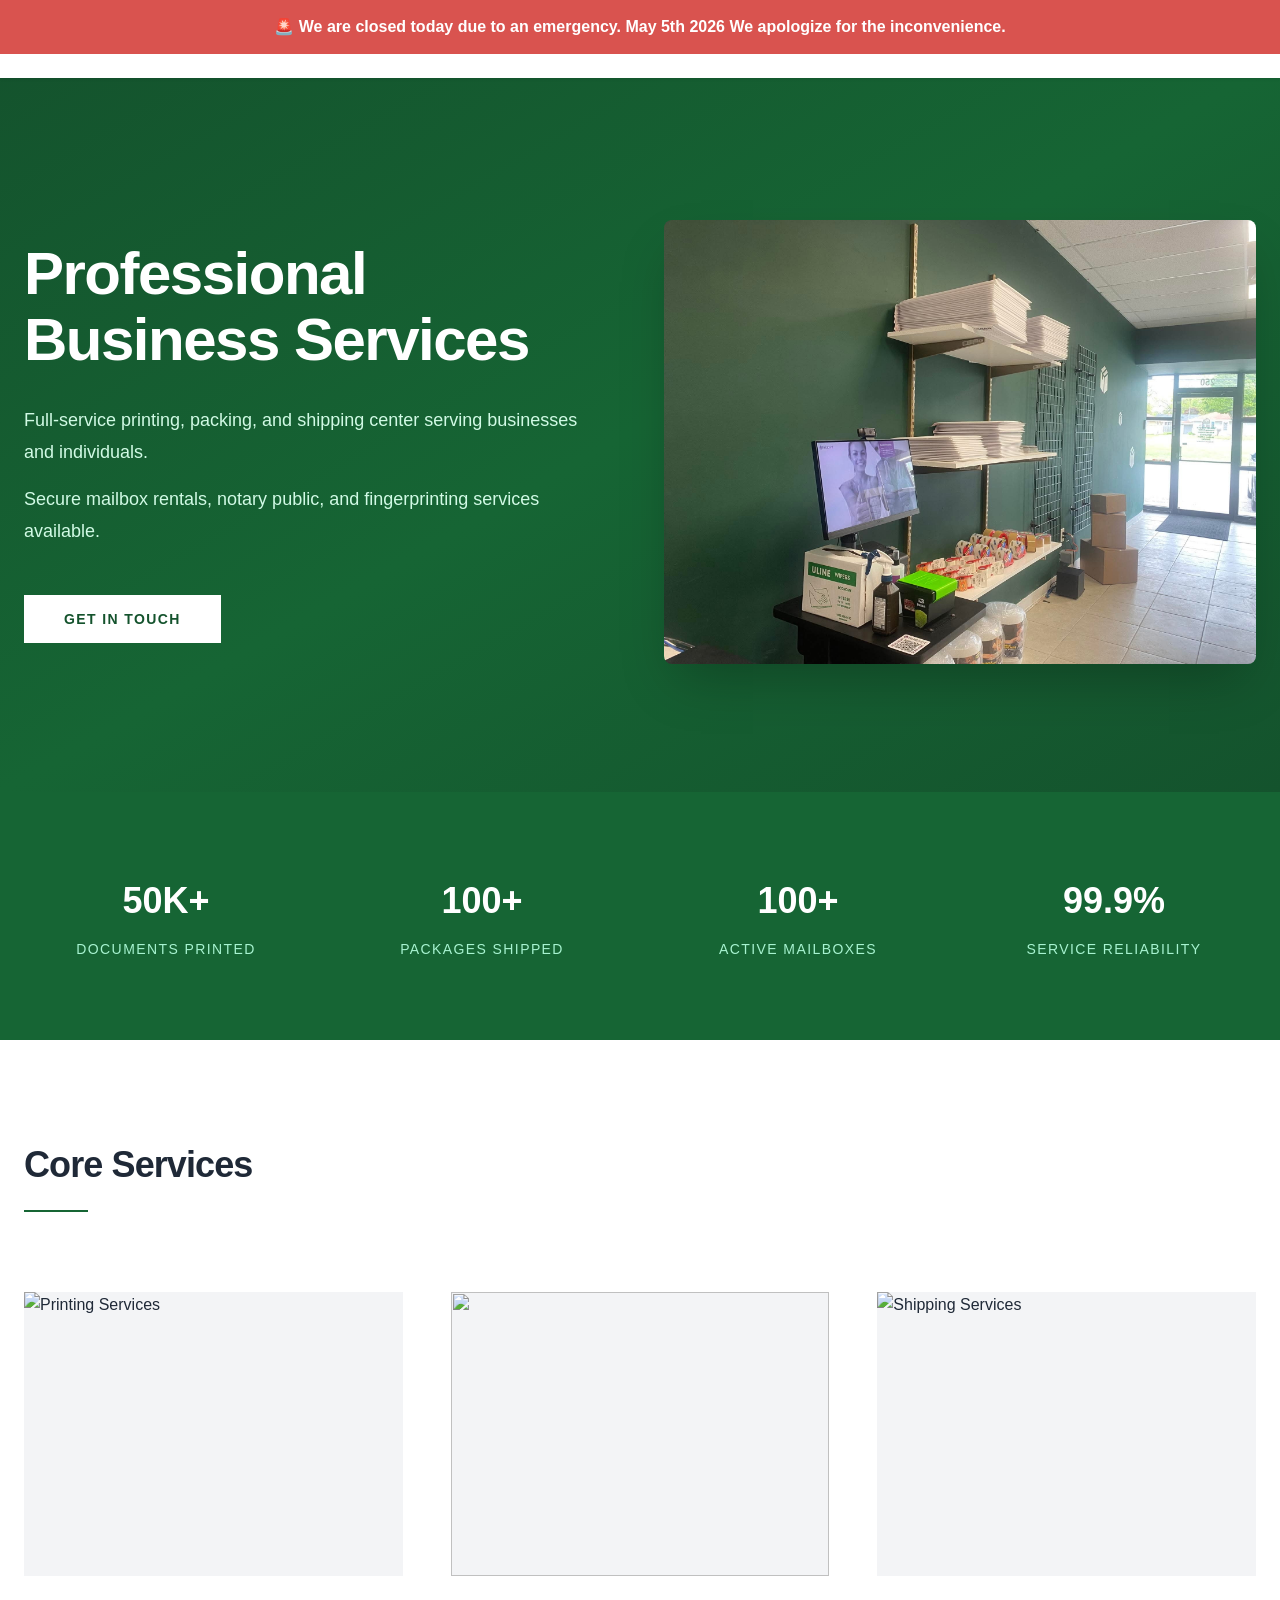
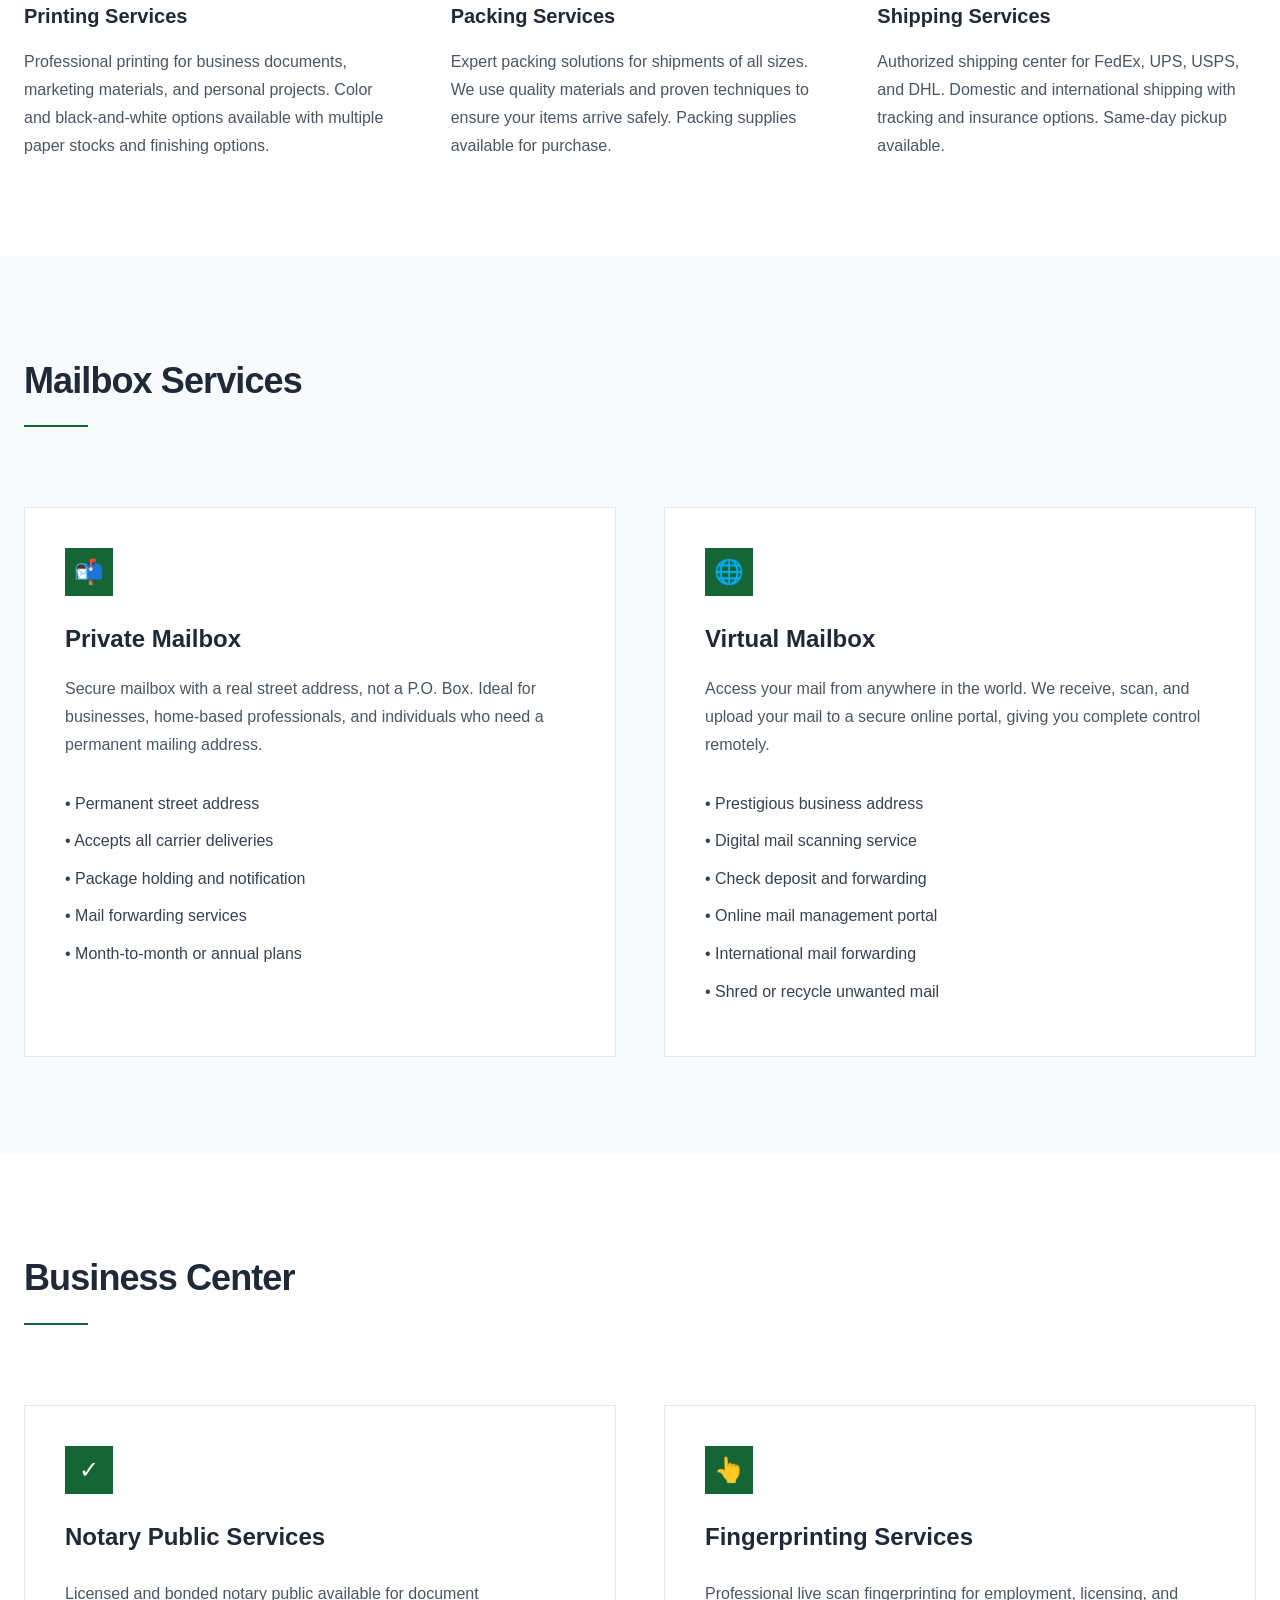
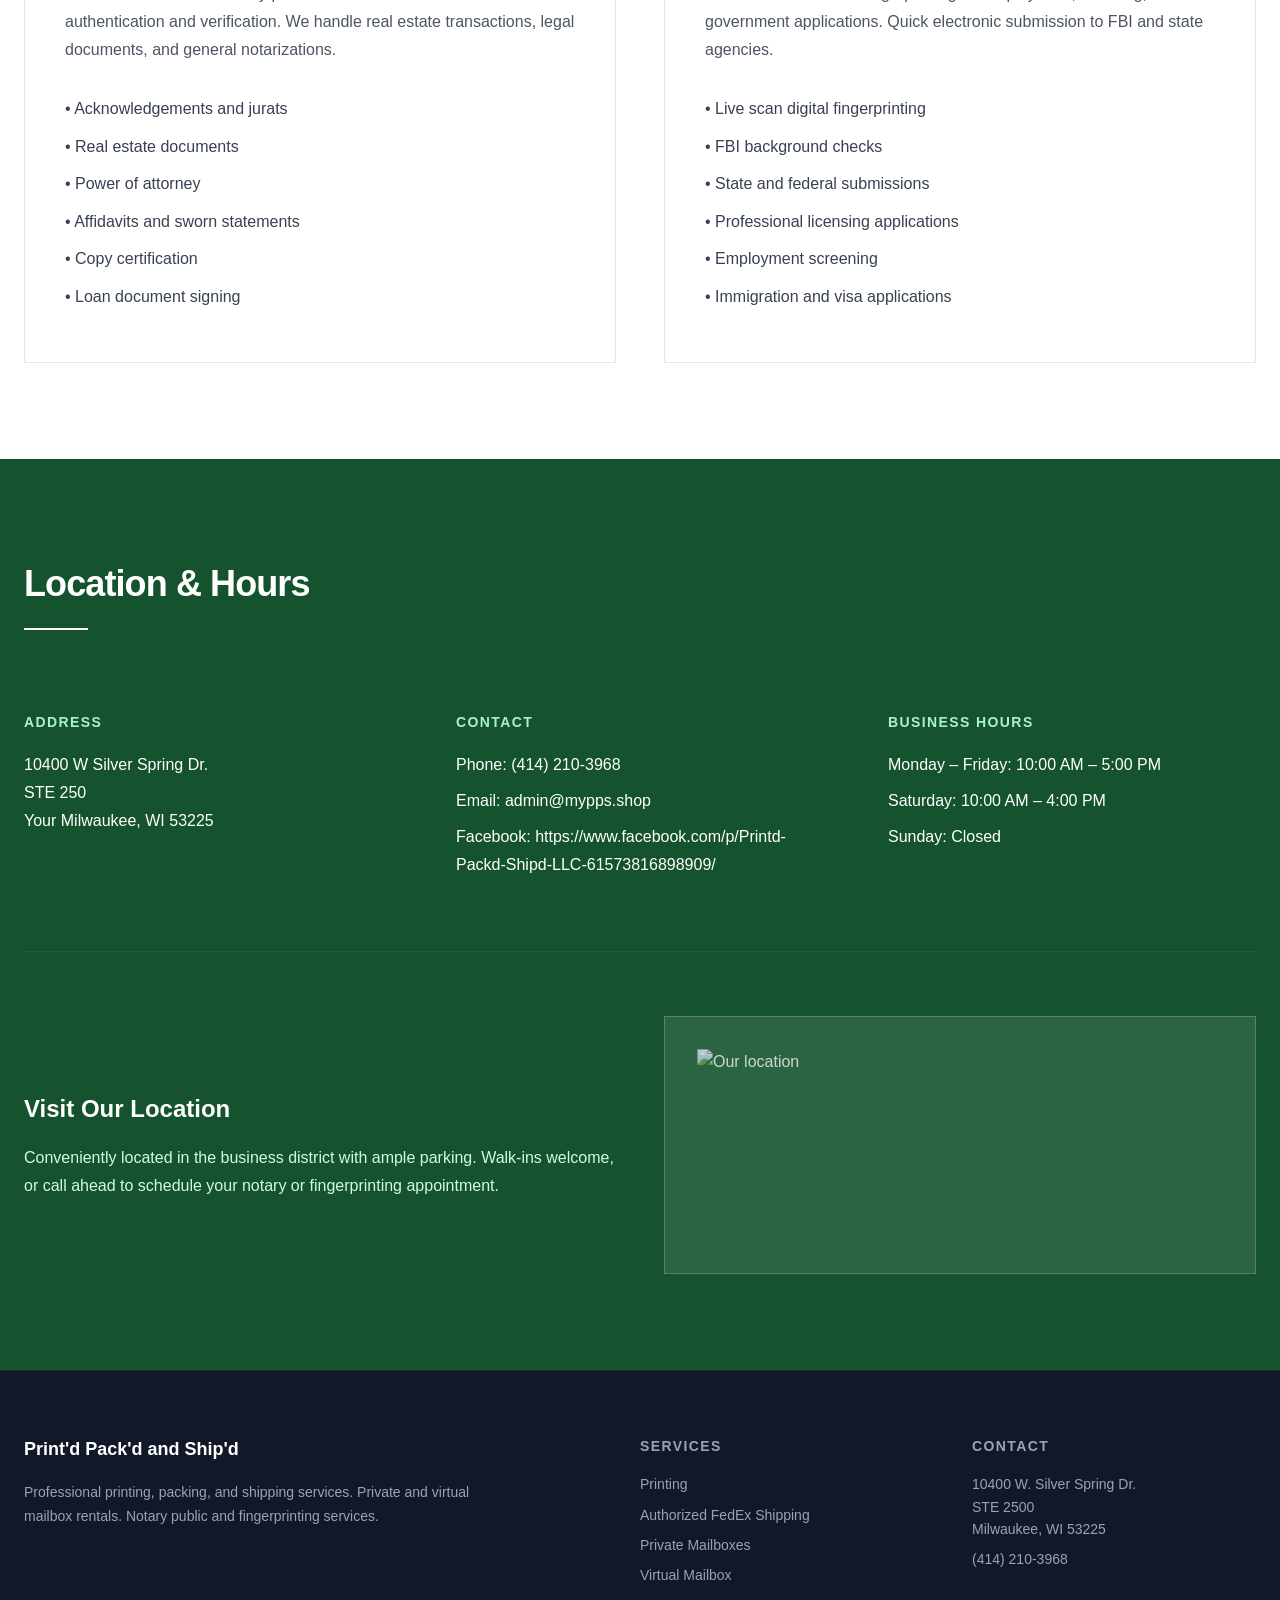
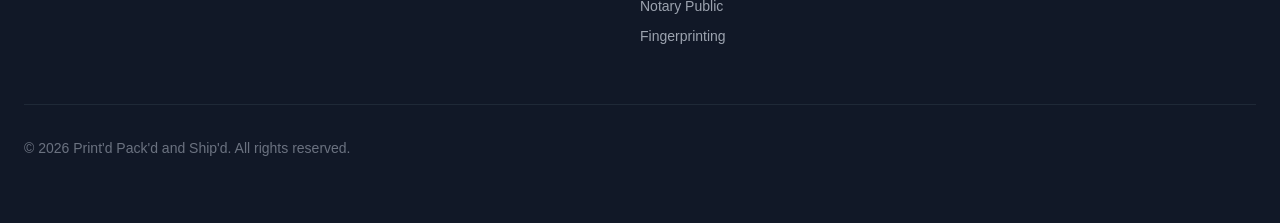
==== index.html @ de846043 "Update index.html" ====
<!DOCTYPE html>
<html lang="en">
<head>
    <meta charset="UTF-8">
    <meta name="viewport" content="width=device-width, initial-scale=1.0">
    <title>Print'd Pack'd and Ship'd - Professional Business Services</title>
    <link rel="stylesheet" href="styles.css">
</head>
<body>
    <header class="header">
        <div class="container header-content">
            <div>
                <h1 class="logo">Print'd Pack'd and Ship'd</h1>
            </div>
            <nav class="nav">
                <button onclick="scrollToSection('services')" class="nav-link">Services</button>
                <button onclick="scrollToSection('mailboxes')" class="nav-link">Mailboxes</button>
                <button onclick="scrollToSection('business-center')" class="nav-link">Business Center</button>
                <button onclick="scrollToSection('contact')" class="nav-link">Contact</button>
            </nav>
        </div>
    </header>
<style>
  #emergency-banner {
    background-color: #d9534f; /* strong red */
    color: white;
    text-align: center;
    padding: 14px;
    font-weight: bold;
    font-family: Arial, sans-serif;
    position: fixed;
    top: 0;
    width: 100%;
    z-index: 9999;
  }

  body {
    margin-top: 60px; /* keeps content from hiding under banner */
  }
</style>

<div id="emergency-banner">
  🚨 We are closed today due to an emergency. May 5th 2026 We apologize for the inconvenience.
</div>
    <section class="hero">
        <div class="container">
            <div class="hero-grid">
                <div class="hero-content">
                    <h2 class="hero-title">Professional Business Services</h2>
                    <div class="hero-text">
                        <p>Full-service printing, packing, and shipping center serving businesses and individuals.</p>
                        <p>Secure mailbox rentals, notary public, and fingerprinting services available.</p>
                    </div>
                    <button onclick="scrollToSection('contact')" class="hero-button">Get in Touch</button>
                </div>
                <div class="hero-image-wrapper">
                    <div class="hero-image">
                        <img src="12473.JPG" alt="Warehouse with organized shelves and packages">
                    </div>
                </div>
            </div>
        </div>
    </section>

    <section class="stats">
        <div class="container">
            <div class="stats-grid">
                <div class="stat-item">
                    <div class="stat-number">50K+</div>
                    <div class="stat-label">Documents Printed</div>
                </div>
                <div class="stat-item">
                    <div class="stat-number">100+</div>
                    <div class="stat-label">Packages Shipped</div>
                </div>
                <div class="stat-item">
                    <div class="stat-number">100+</div>
                    <div class="stat-label">Active Mailboxes</div>
                </div>
                <div class="stat-item">
                    <div class="stat-number">99.9%</div>
                    <div class="stat-label">Service Reliability</div>
                </div>
            </div>
        </div>
    </section>

    <section id="services" class="services">
        <div class="container">
            <div class="section-header">
                <h2 class="section-title">Core Services</h2>
                <div class="section-divider"></div>
            </div>
            <div class="services-grid">
                <div class="service-card">
                    <div class="service-image">
                        <img src="https://images.unsplash.com/photo-1726219835852-5d2dcf6c216f?crop=entropy&cs=tinysrgb&fit=max&fm=jpg&ixid=M3w3Nzg4Nzd8MHwxfHNlYXJjaHwxfHxwcm9mZXNzaW9uYWwlMjBwcmludGluZyUyMG9mZmljZXxlbnwxfHx8fDE3NzQzNjY3NTJ8MA&ixlib=rb-4.1.0&q=80&w=1080" alt="Printing Services">
                    </div>
                    <h3 class="service-title">Printing Services</h3>
                    <p class="service-description">Professional printing for business documents, marketing materials, and personal projects. Color and black-and-white options available with multiple paper stocks and finishing options.</p>
                </div>
                <div class="service-card">
                    <div class="service-image">
                        <img src="https://images.unsplash.com/photo-1735020886196-bed638cc1809?crop=entropy&cs=tinysrgb&fit=max&fm=jpg&ixid=M3w3Nzg4Nzd8MHwxfHNlYXJjaHw0fHxwcm9mZXNzaW9uYWwlMjBwcmludGluZyUyMHNoaXBwaW5nJTIwYnVzaW5lc3MlMjB3YXJlaG91c2V8ZW58MXx8fHwxNzc2Njk4OTk5fDA&ixlib=rb-4.1.0&q=80&w=1080">
                    </div>
                    <h3 class="service-title">Packing Services</h3>
                    <p class="service-description">Expert packing solutions for shipments of all sizes. We use quality materials and proven techniques to ensure your items arrive safely. Packing supplies available for purchase.</p>
                </div>
                <div class="service-card">
                    <div class="service-image">
                        <img src="https://images.unsplash.com/photo-1766040923580-16ad32fae8b4?crop=entropy&cs=tinysrgb&fit=max&fm=jpg&ixid=M3w3Nzg4Nzd8MHwxfHNlYXJjaHwxfHxzaGlwcGluZyUyMHBhY2thZ2VzJTIwd2FyZWhvdXNlfGVufDF8fHx8MTc3NDM2Njc1Mnww&ixlib=rb-4.1.0&q=80&w=1080" alt="Shipping Services">
                    </div>
                    <h3 class="service-title">Shipping Services</h3>
                    <p class="service-description">Authorized shipping center for FedEx, UPS, USPS, and DHL. Domestic and international shipping with tracking and insurance options. Same-day pickup available.</p>
                </div>
            </div>
        </div>
    </section>

    <section id="mailboxes" class="mailboxes">
        <div class="container">
            <div class="section-header">
                <h2 class="section-title">Mailbox Services</h2>
                <div class="section-divider"></div>
            </div>
            <div class="mailbox-grid">
                <div class="mailbox-card">
                    <div class="mailbox-icon">📬</div>
                    <h3 class="mailbox-title">Private Mailbox</h3>
                    <p class="mailbox-description">Secure mailbox with a real street address, not a P.O. Box. Ideal for businesses, home-based professionals, and individuals who need a permanent mailing address.</p>
                    <div class="mailbox-features">
                        <p>• Permanent street address</p>
                        <p>• Accepts all carrier deliveries</p>
                        <p>• Package holding and notification</p>
                        <p>• Mail forwarding services</p>
                        <p>• Month-to-month or annual plans</p>
                    </div>
                </div>
                <div class="mailbox-card">
                    <div class="mailbox-icon">🌐</div>
                    <h3 class="mailbox-title">Virtual Mailbox</h3>
                    <p class="mailbox-description">Access your mail from anywhere in the world. We receive, scan, and upload your mail to a secure online portal, giving you complete control remotely.</p>
                    <div class="mailbox-features">
                        <p>• Prestigious business address</p>
                        <p>• Digital mail scanning service</p>
                        <p>• Check deposit and forwarding</p>
                        <p>• Online mail management portal</p>
                        <p>• International mail forwarding</p>
                        <p>• Shred or recycle unwanted mail</p>
                    </div>
                </div>
            </div>
        </div>
    </section>

    <section id="business-center" class="business-center">
        <div class="container">
            <div class="section-header">
                <h2 class="section-title">Business Center</h2>
                <div class="section-divider"></div>
            </div>
            <div class="business-grid">
                <div class="business-card">
                    <div class="business-icon">✓</div>
                    <h3 class="business-title">Notary Public Services</h3>
                    <p class="business-description">Licensed and bonded notary public available for document authentication and verification. We handle real estate transactions, legal documents, and general notarizations.</p>
                    <div class="business-features">
                        <p>• Acknowledgements and jurats</p>
                        <p>• Real estate documents</p>
                        <p>• Power of attorney</p>
                        <p>• Affidavits and sworn statements</p>
                        <p>• Copy certification</p>
                        <p>• Loan document signing</p>
                    </div>
                </div>
                <div class="business-card">
                    <div class="business-icon">👆</div>
                    <h3 class="business-title">Fingerprinting Services</h3>
                    <p class="business-description">Professional live scan fingerprinting for employment, licensing, and government applications. Quick electronic submission to FBI and state agencies.</p>
                    <div class="business-features">
                        <p>• Live scan digital fingerprinting</p>
                        <p>• FBI background checks</p>
                        <p>• State and federal submissions</p>
                        <p>• Professional licensing applications</p>
                        <p>• Employment screening</p>
                        <p>• Immigration and visa applications</p>
                    </div>
                </div>
            </div>
        </div>
    </section>

    <section id="contact" class="contact">
        <div class="container">
            <div class="section-header section-header-white">
                <h2 class="section-title">Location & Hours</h2>
                <div class="section-divider-white"></div>
            </div>
            <div class="contact-grid">
                <div class="contact-info">
                    <h3 class="contact-label">Address</h3>
                    <p>10400 W Silver Spring Dr.<br>STE 250<br>Your Milwaukee, WI 53225</p>
                </div>
                <div class="contact-info">
                    <h3 class="contact-label">Contact</h3>
                    <p>Phone: (414) 210-3968</p>
                    <p>Email: admin@mypps.shop</p>
                    <p>Facebook: https://www.facebook.com/p/Printd-Packd-Shipd-LLC-61573816898909/
                    </p>
                </div>
                <div class="contact-info">
                    <h3 class="contact-label">Business Hours</h3>
                    <p>Monday – Friday: 10:00 AM – 5:00 PM</p>
                    <p>Saturday: 10:00 AM – 4:00 PM</p>
                    <p>Sunday: Closed</p>
                </div>
            </div>
            <div class="contact-visit">
                <div class="contact-visit-grid">
                    <div>
                        <h3 class="contact-visit-title">Visit Our Location</h3>
                        <p class="contact-visit-text">Conveniently located in the business district with ample parking. Walk-ins welcome, or call ahead to schedule your notary or fingerprinting appointment.</p>
                    </div>
                    <div class="contact-image-wrapper">
                        <img src="https://images.unsplash.com/photo-1632188482451-339987974324?crop=entropy&cs=tinysrgb&fit=max&fm=jpg&ixid=M3w3Nzg4Nzd8MHwxfHNlYXJjaHwxfHxtYWlsYm94JTIwcG9zdGFsJTIwc2VydmljZXxlbnwxfHx8fDE3NzQzNjY3NTJ8MA&ixlib=rb-4.1.0&q=80&w=1080" alt="Our location" class="contact-image">
                    </div>
                </div>
            </div>
        </div>
    </section>

    <footer class="footer">
        <div class="container">
            <div class="footer-grid">
                <div class="footer-about">
                    <h3 class="footer-title">Print'd Pack'd and Ship'd</h3>
                    <p class="footer-text">Professional printing, packing, and shipping services. Private and virtual mailbox rentals. Notary public and fingerprinting services.</p>
                </div>
                <div>
                    <h4 class="footer-heading">Services</h4>
                    <ul class="footer-list">
                        <li>Printing</li>
                        <li>Authorized FedEx Shipping</li>
                        <li>Private Mailboxes</li>
                        <li>Virtual Mailbox</li>
                        <li>Notary Public</li>
                        <li>Fingerprinting</li>
                    </ul>
                </div>
                <div>
                    <h4 class="footer-heading">Contact</h4>
                    <div class="footer-contact">
                        <p>10400 W. Silver Spring Dr. <br>STE 2500<br>Milwaukee, WI 53225</p>
                        <p>(414) 210-3968</p>
                    </div>
                </div>
            </div>
            <div class="footer-bottom">
                <p class="footer-copyright">&copy; 2026 Print'd Pack'd and Ship'd. All rights reserved.</p>
            </div>
        </div>
    </footer>

    <script>
        function scrollToSection(id) {
            const element = document.getElementById(id);
            if (element) {
                element.scrollIntoView({ behavior: 'smooth' });
            }
        }
    </script>
</body>
</html>
---- styles.css ----
* {
    margin: 0;
    padding: 0;
    box-sizing: border-box;
}

body {
    font-family: -apple-system, BlinkMacSystemFont, 'Segoe UI', Roboto, 'Helvetica Neue', Arial, sans-serif;
    line-height: 1.6;
    color: #1f2937;
    min-height: 100vh;
    background: white;
}

.container {
    max-width: 1280px;
    margin: 0 auto;
    padding: 0 1.5rem;
}

button {
    border: none;
    background: none;
    cursor: pointer;
    font-family: inherit;
}

img {
    max-width: 100%;
    height: auto;
    display: block;
}

.header {
    background: white;
    box-shadow: 0 1px 3px 0 rgba(0, 0, 0, 0.1);
    position: fixed;
    top: 0;
    left: 0;
    right: 0;
    z-index: 50;
}

.header-content {
    display: flex;
    align-items: center;
    justify-content: space-between;
    padding: 1.25rem 1.5rem;
}

.logo {
    font-size: 1.5rem;
    font-weight: 600;
    color: #1f2937;
    letter-spacing: -0.025em;
}

.nav {
    display: none;
    align-items: center;
    gap: 2.5rem;
}

@media (min-width: 768px) {
    .nav {
        display: flex;
    }
}

.nav-link {
    font-size: 0.875rem;
    color: #374151;
    text-transform: uppercase;
    letter-spacing: 0.05em;
    transition: color 0.2s;
}

.nav-link:hover {
    color: #1f2937;
}

.hero {
    background: linear-gradient(to bottom right, #14532d, #166534, #14532d);
    color: white;
    padding: 10rem 0 8rem;
}

.hero-grid {
    display: grid;
    grid-template-columns: 1fr;
    gap: 3rem;
    align-items: center;
}

@media (min-width: 1024px) {
    .hero-grid {
        grid-template-columns: 1fr 1fr;
    }
}

.hero-content {
    max-width: 36rem;
}

.hero-title {
    font-size: 3.75rem;
    font-weight: 600;
    line-height: 1.1;
    margin-bottom: 2rem;
    letter-spacing: -0.025em;
}

.hero-text {
    font-size: 1.125rem;
    color: #d1fae5;
    line-height: 1.75;
    margin-bottom: 3rem;
}

.hero-text p {
    margin-bottom: 1rem;
}

.hero-button {
    display: inline-block;
    background: white;
    color: #14532d;
    padding: 1rem 2.5rem;
    font-size: 0.875rem;
    font-weight: 600;
    text-transform: uppercase;
    letter-spacing: 0.1em;
    transition: background-color 0.3s;
}

.hero-button:hover {
    background: #f0fdf4;
}

.hero-image-wrapper {
    display: none;
}

@media (min-width: 1024px) {
    .hero-image-wrapper {
        display: block;
    }
}

.hero-image {
    aspect-ratio: 4/3;
    border-radius: 0.5rem;
    overflow: hidden;
    box-shadow: 0 25px 50px -12px rgba(0, 0, 0, 0.25);
}

.hero-image img {
    width: 100%;
    height: 100%;
    object-fit: cover;
}

.stats {
    padding: 5rem 0;
    background: #166534;
    color: white;
}

.stats-grid {
    display: grid;
    grid-template-columns: repeat(2, 1fr);
    gap: 2rem;
}

@media (min-width: 768px) {
    .stats-grid {
        grid-template-columns: repeat(4, 1fr);
    }
}

.stat-item {
    text-align: center;
}

.stat-number {
    font-size: 2.25rem;
    font-weight: 600;
    margin-bottom: 0.5rem;
}

.stat-label {
    color: #a7f3d0;
    font-size: 0.875rem;
    text-transform: uppercase;
    letter-spacing: 0.1em;
}

.services {
    padding: 6rem 0;
    background: white;
}

.section-header {
    margin-bottom: 5rem;
}

.section-title {
    font-size: 2.25rem;
    font-weight: 600;
    color: #1f2937;
    margin-bottom: 1rem;
    letter-spacing: -0.025em;
}

.section-divider {
    width: 4rem;
    height: 2px;
    background: #166534;
}

.section-divider-white {
    width: 4rem;
    height: 2px;
    background: white;
}

.section-header-white .section-title {
    color: white;
}

.services-grid {
    display: grid;
    grid-template-columns: 1fr;
    gap: 3rem;
}

@media (min-width: 768px) {
    .services-grid {
        grid-template-columns: repeat(3, 1fr);
    }
}

.service-card {
    cursor: pointer;
}

.service-image {
    margin-bottom: 1.5rem;
    overflow: hidden;
    background: #f3f4f6;
    aspect-ratio: 4/3;
}

.service-image img {
    width: 100%;
    height: 100%;
    object-fit: cover;
    transition: transform 0.5s;
}

.service-card:hover .service-image img {
    transform: scale(1.05);
}

.service-title {
    font-size: 1.25rem;
    font-weight: 600;
    color: #1f2937;
    margin-bottom: 1rem;
}

.service-description {
    color: #4b5563;
    line-height: 1.75;
}

.mailboxes {
    padding: 6rem 0;
    background: #f9fafb;
}

.mailbox-grid {
    display: grid;
    grid-template-columns: 1fr;
    gap: 3rem;
}

@media (min-width: 768px) {
    .mailbox-grid {
        grid-template-columns: repeat(2, 1fr);
    }
}

.mailbox-card {
    background: white;
    padding: 2.5rem;
    border: 1px solid #e5e7eb;
    transition: border-color 0.3s;
}

.mailbox-card:hover {
    border-color: #166534;
}

.mailbox-icon {
    width: 3rem;
    height: 3rem;
    background: #166534;
    color: white;
    display: flex;
    align-items: center;
    justify-content: center;
    font-size: 1.5rem;
    margin-bottom: 1.5rem;
}

.mailbox-title {
    font-size: 1.5rem;
    font-weight: 600;
    color: #1f2937;
    margin-bottom: 1rem;
}

.mailbox-description {
    color: #4b5563;
    line-height: 1.75;
    margin-bottom: 2rem;
}

.mailbox-features {
    color: #374151;
}

.mailbox-features p {
    margin-bottom: 0.75rem;
}

.business-center {
    padding: 6rem 0;
    background: white;
}

.business-grid {
    display: grid;
    grid-template-columns: 1fr;
    gap: 3rem;
}

@media (min-width: 768px) {
    .business-grid {
        grid-template-columns: repeat(2, 1fr);
    }
}

.business-card {
    border: 1px solid #e5e7eb;
    padding: 2.5rem;
    transition: border-color 0.3s;
}

.business-card:hover {
    border-color: #166534;
}

.business-icon {
    width: 3rem;
    height: 3rem;
    background: #166534;
    color: white;
    display: flex;
    align-items: center;
    justify-content: center;
    font-size: 1.5rem;
    margin-bottom: 1.5rem;
}

.business-title {
    font-size: 1.5rem;
    font-weight: 600;
    color: #1f2937;
    margin-bottom: 1.5rem;
}

.business-description {
    color: #4b5563;
    line-height: 1.75;
    margin-bottom: 2rem;
}

.business-features {
    color: #374151;
}

.business-features p {
    margin-bottom: 0.75rem;
}

.contact {
    padding: 6rem 0;
    background: #14532d;
    color: white;
}

.contact-grid {
    display: grid;
    grid-template-columns: 1fr;
    gap: 4rem;
    margin-bottom: 4rem;
}

@media (min-width: 768px) {
    .contact-grid {
        grid-template-columns: repeat(3, 1fr);
    }
}

.contact-info {
    line-height: 1.75;
}

.contact-info p {
    margin-bottom: 0.5rem;
}

.contact-label {
    font-size: 0.875rem;
    text-transform: uppercase;
    letter-spacing: 0.1em;
    color: #a7f3d0;
    margin-bottom: 1rem;
}

.contact-visit {
    margin-top: 4rem;
    padding-top: 4rem;
    border-top: 1px solid #166534;
}

.contact-visit-grid {
    display: grid;
    grid-template-columns: 1fr;
    gap: 3rem;
    align-items: center;
}

@media (min-width: 768px) {
    .contact-visit-grid {
        grid-template-columns: repeat(2, 1fr);
    }
}

.contact-visit-title {
    font-size: 1.5rem;
    font-weight: 600;
    margin-bottom: 1rem;
}

.contact-visit-text {
    color: #d1fae5;
    line-height: 1.75;
}

.contact-image-wrapper {
    background: rgba(255, 255, 255, 0.1);
    backdrop-filter: blur(8px);
    padding: 2rem;
    border: 1px solid rgba(255, 255, 255, 0.2);
}

.contact-image {
    width: 100%;
    height: 12rem;
    object-fit: cover;
    opacity: 0.75;
}

.footer {
    background: #111827;
    color: white;
    padding: 4rem 0;
    border-top: 1px solid #1f2937;
}

.footer-grid {
    display: grid;
    grid-template-columns: 1fr;
    gap: 3rem;
    margin-bottom: 3rem;
}

@media (min-width: 768px) {
    .footer-grid {
        grid-template-columns: 2fr 1fr 1fr;
    }
}

.footer-about {
    max-width: 28rem;
}

.footer-title {
    font-size: 1.125rem;
    font-weight: 600;
    margin-bottom: 1rem;
}

.footer-text {
    color: #9ca3af;
    font-size: 0.875rem;
    line-height: 1.75;
}

.footer-heading {
    font-size: 0.875rem;
    text-transform: uppercase;
    letter-spacing: 0.1em;
    color: #9ca3af;
    margin-bottom: 1rem;
}

.footer-list {
    list-style: none;
    color: #9ca3af;
    font-size: 0.875rem;
}

.footer-list li {
    margin-bottom: 0.5rem;
}

.footer-contact {
    color: #9ca3af;
    font-size: 0.875rem;
}

.footer-contact p {
    margin-bottom: 0.5rem;
}

.footer-bottom {
    border-top: 1px solid #1f2937;
    padding-top: 2rem;
}

.footer-copyright {
    font-size: 0.875rem;
    color: #6b7280;
}

@media (max-width: 767px) {
    .hero-title {
        font-size: 2.5rem;
    }

    .section-title {
        font-size: 1.875rem;
    }

    .hero {
        padding: 8rem 0 6rem;
    }
}
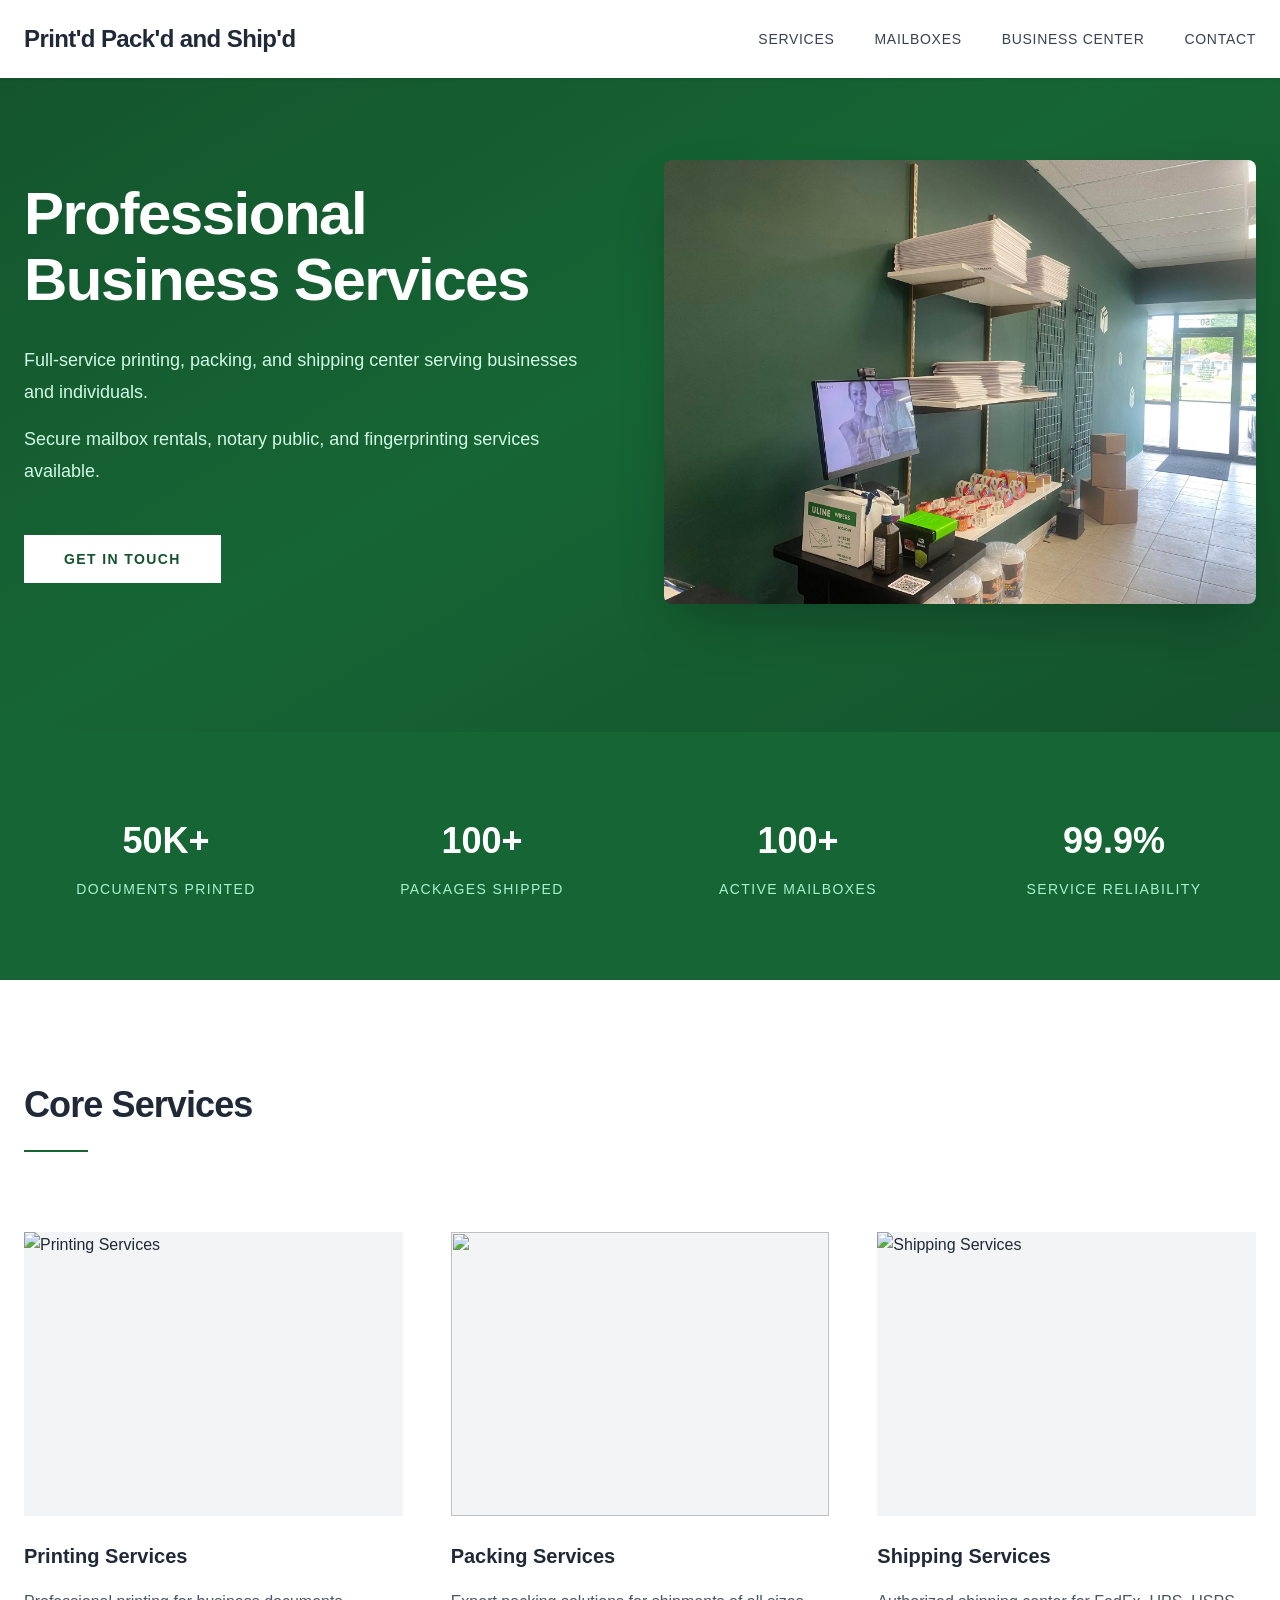
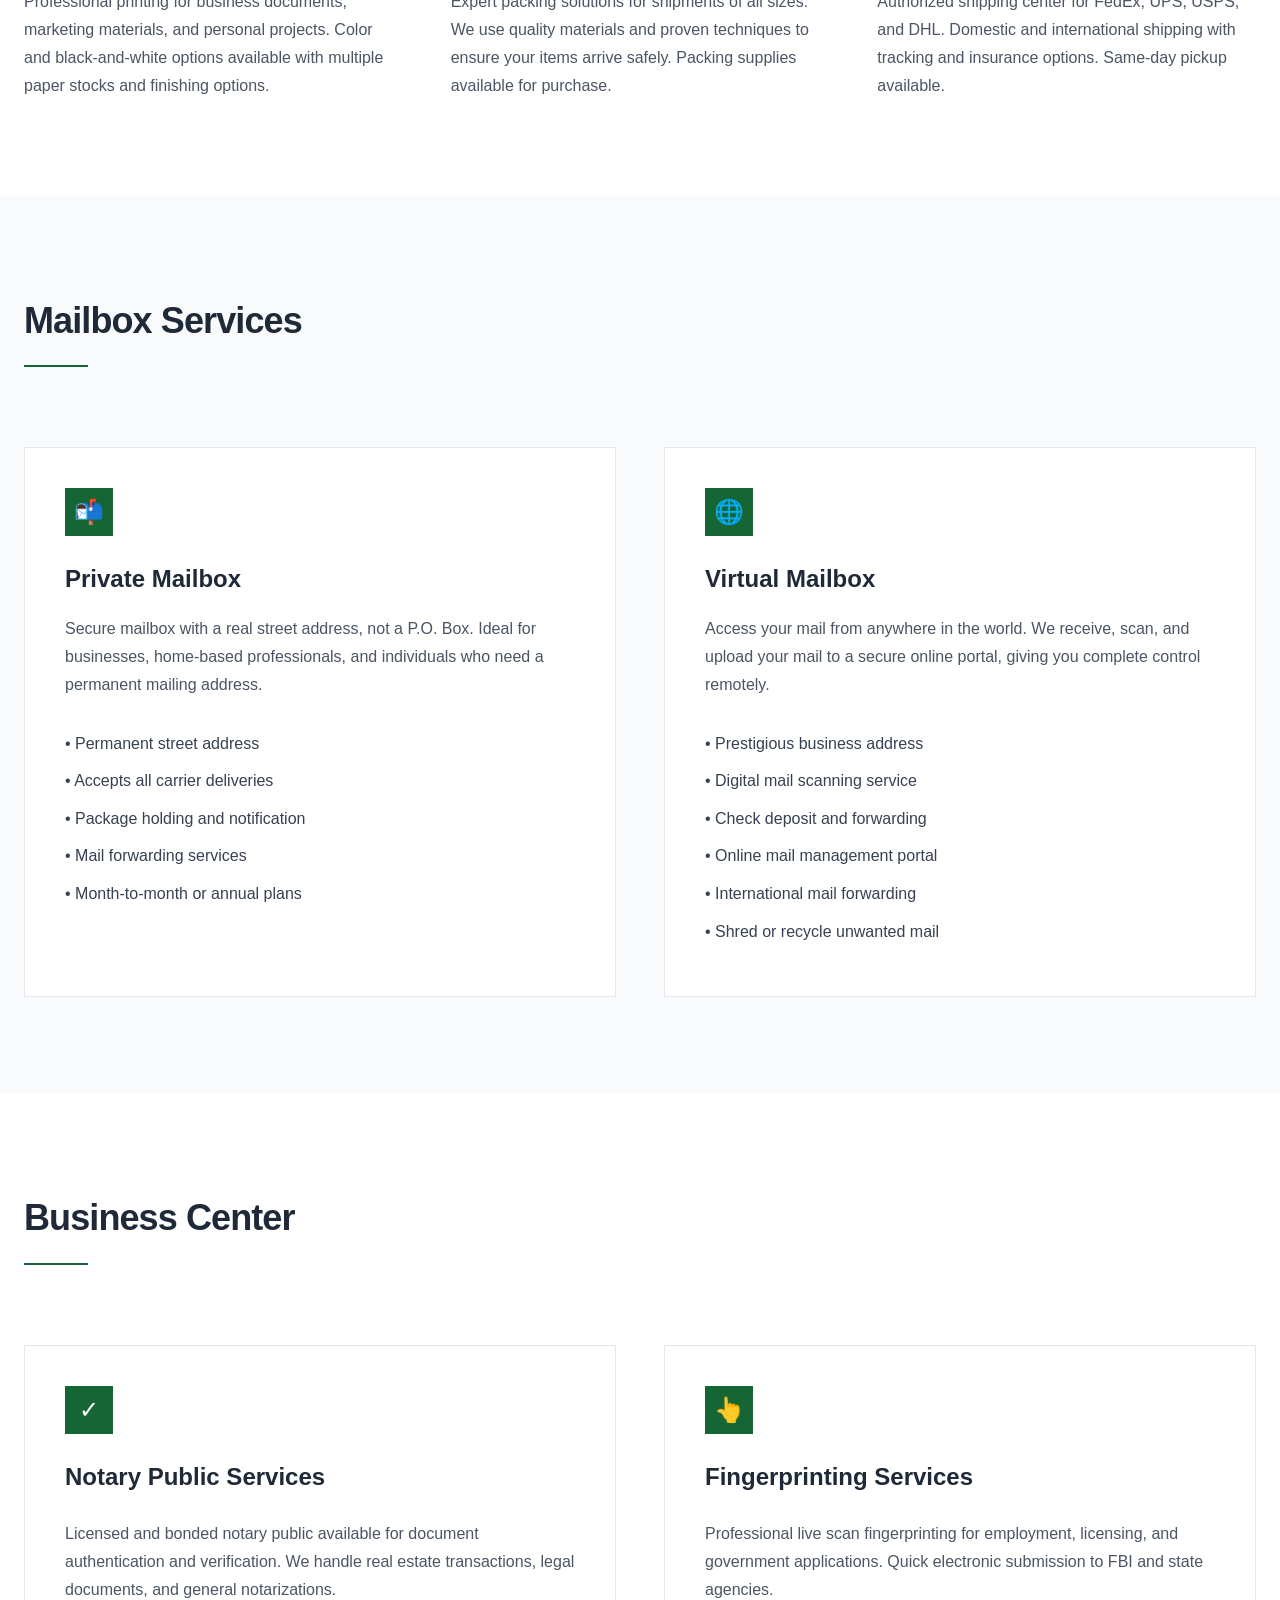
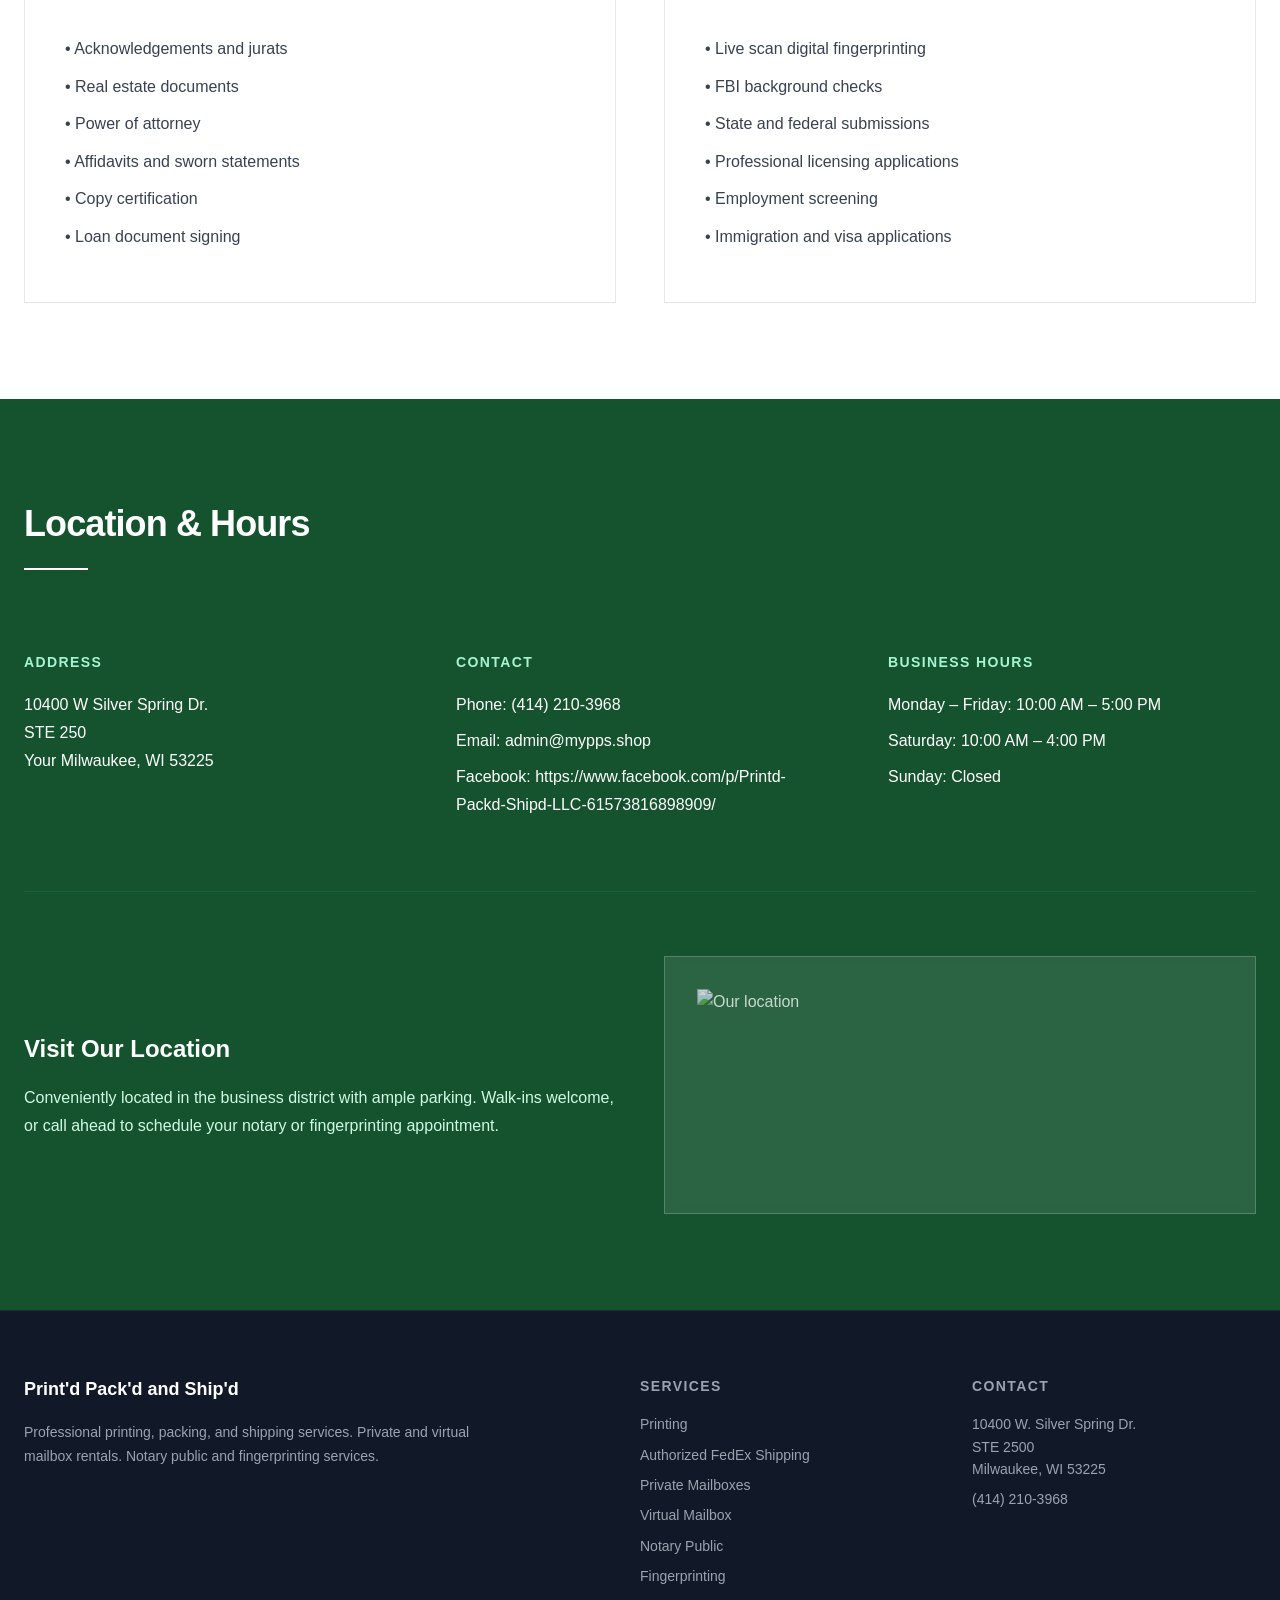
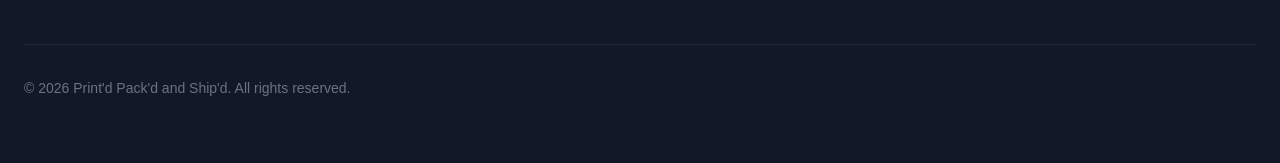
==== commit 8cddd773: "Update index.html" ====
--- a/index.html
+++ b/index.html
@@ -20,28 +20,8 @@
             </nav>
         </div>
     </header>
-<style>
-  #emergency-banner {
-    background-color: #d9534f; /* strong red */
-    color: white;
-    text-align: center;
-    padding: 14px;
-    font-weight: bold;
-    font-family: Arial, sans-serif;
-    position: fixed;
-    top: 0;
-    width: 100%;
-    z-index: 9999;
-  }
-
-  body {
-    margin-top: 60px; /* keeps content from hiding under banner */
-  }
-</style>
-
-<div id="emergency-banner">
-  🚨 We are closed today due to an emergency. May 5th 2026 We apologize for the inconvenience.
-</div>
+
+
     <section class="hero">
         <div class="container">
             <div class="hero-grid">
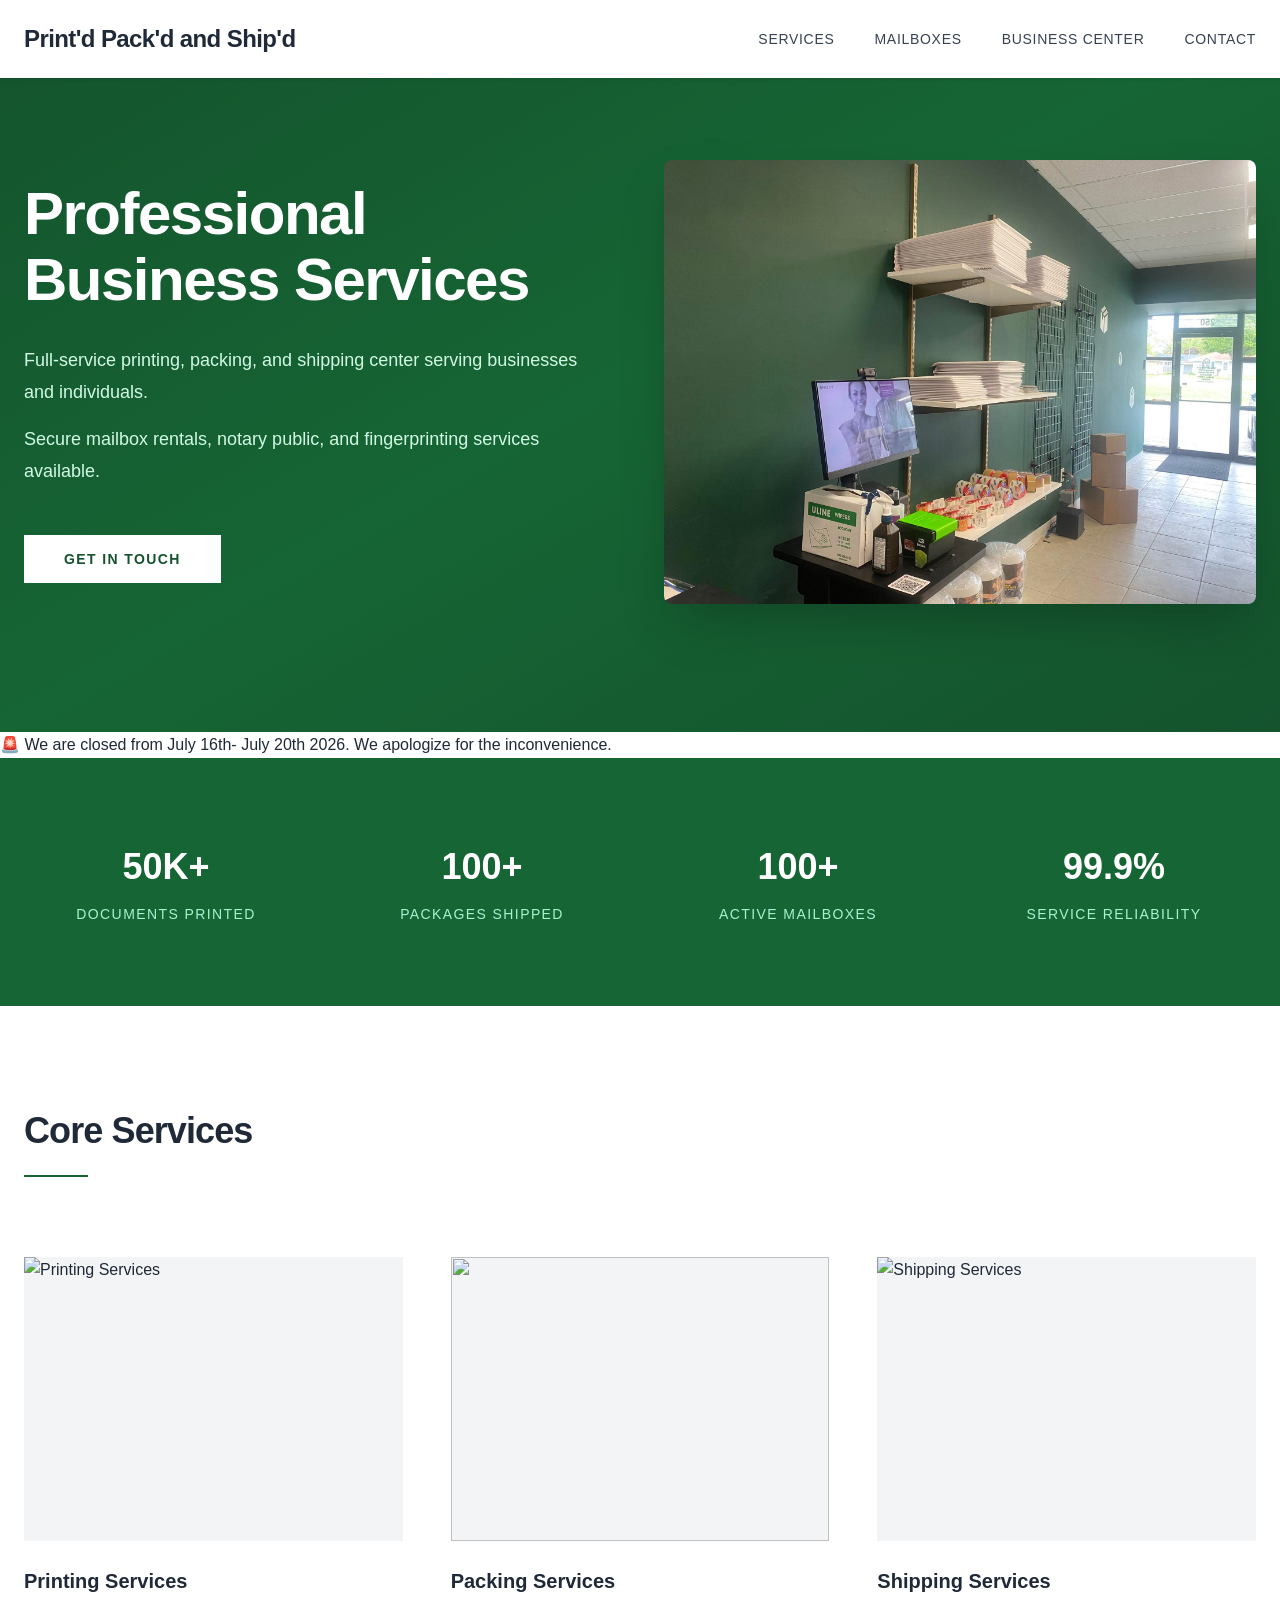
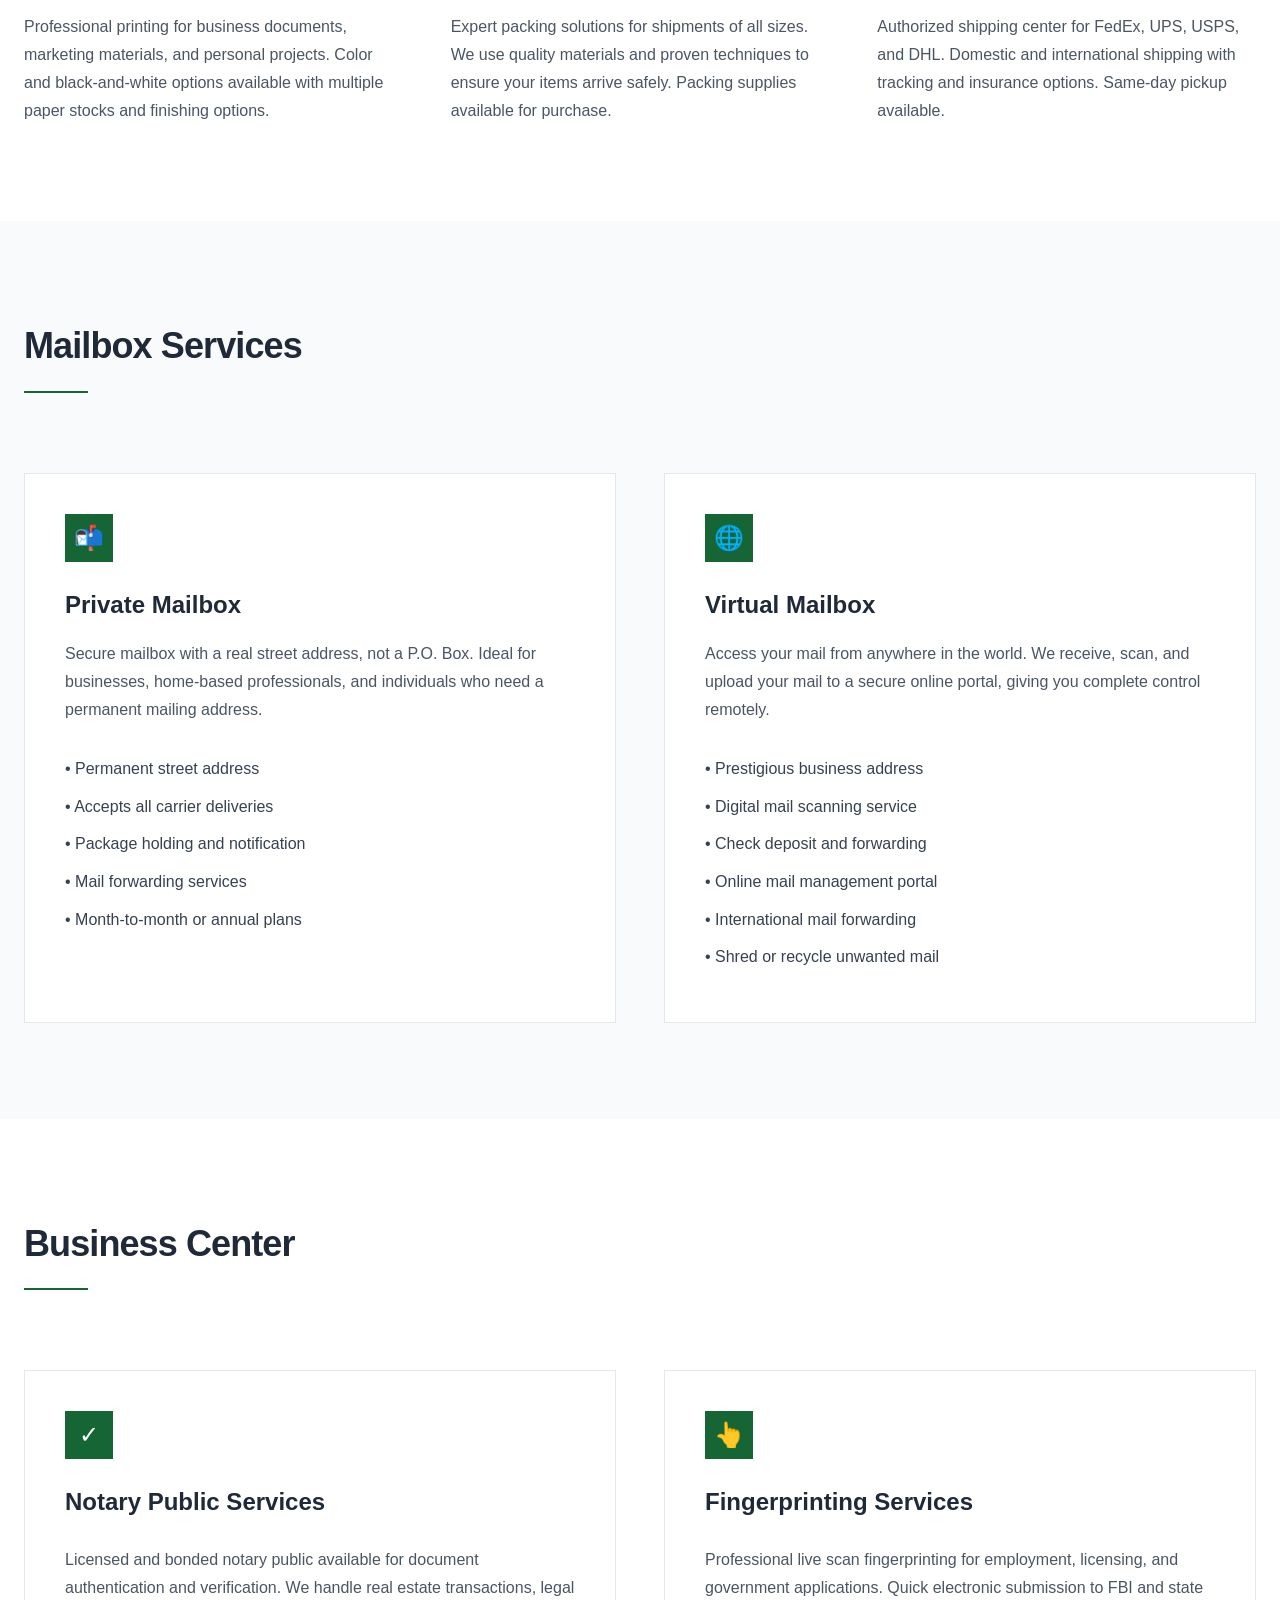
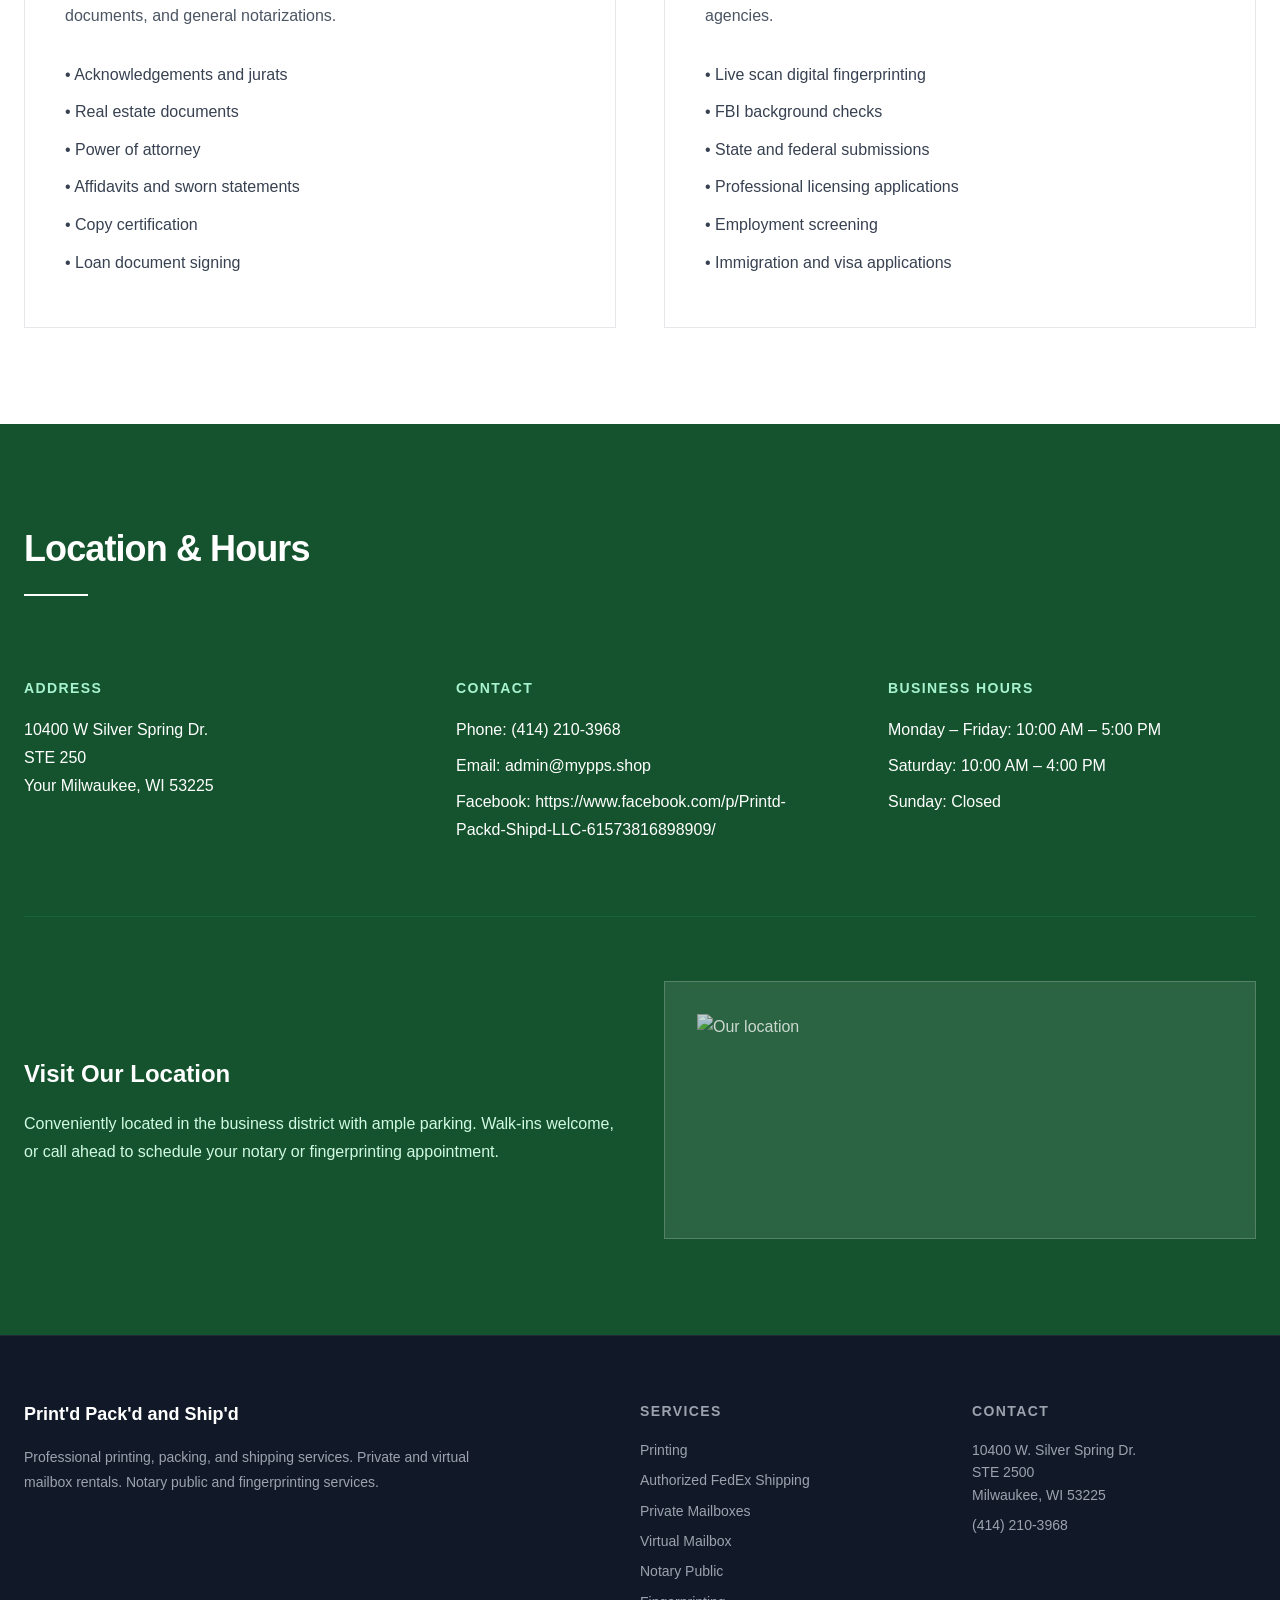
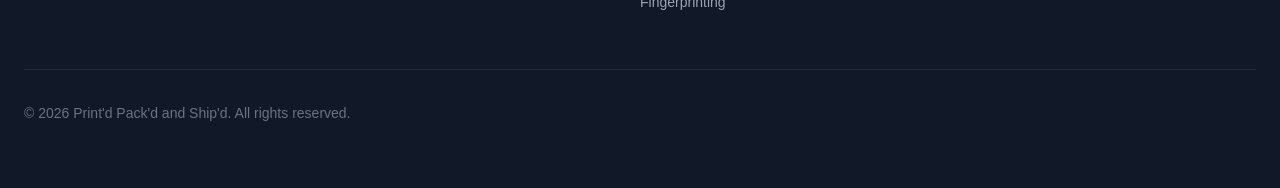
==== commit 00ca2554: "Update index.html" ====
--- a/index.html
+++ b/index.html
@@ -41,6 +41,9 @@
             </div>
         </div>
     </section>
+    <div id="emergency-banner">
+  🚨 We are closed from July 16th- July 20th 2026. We apologize for the inconvenience.
+</div>
 
     <section class="stats">
         <div class="container">
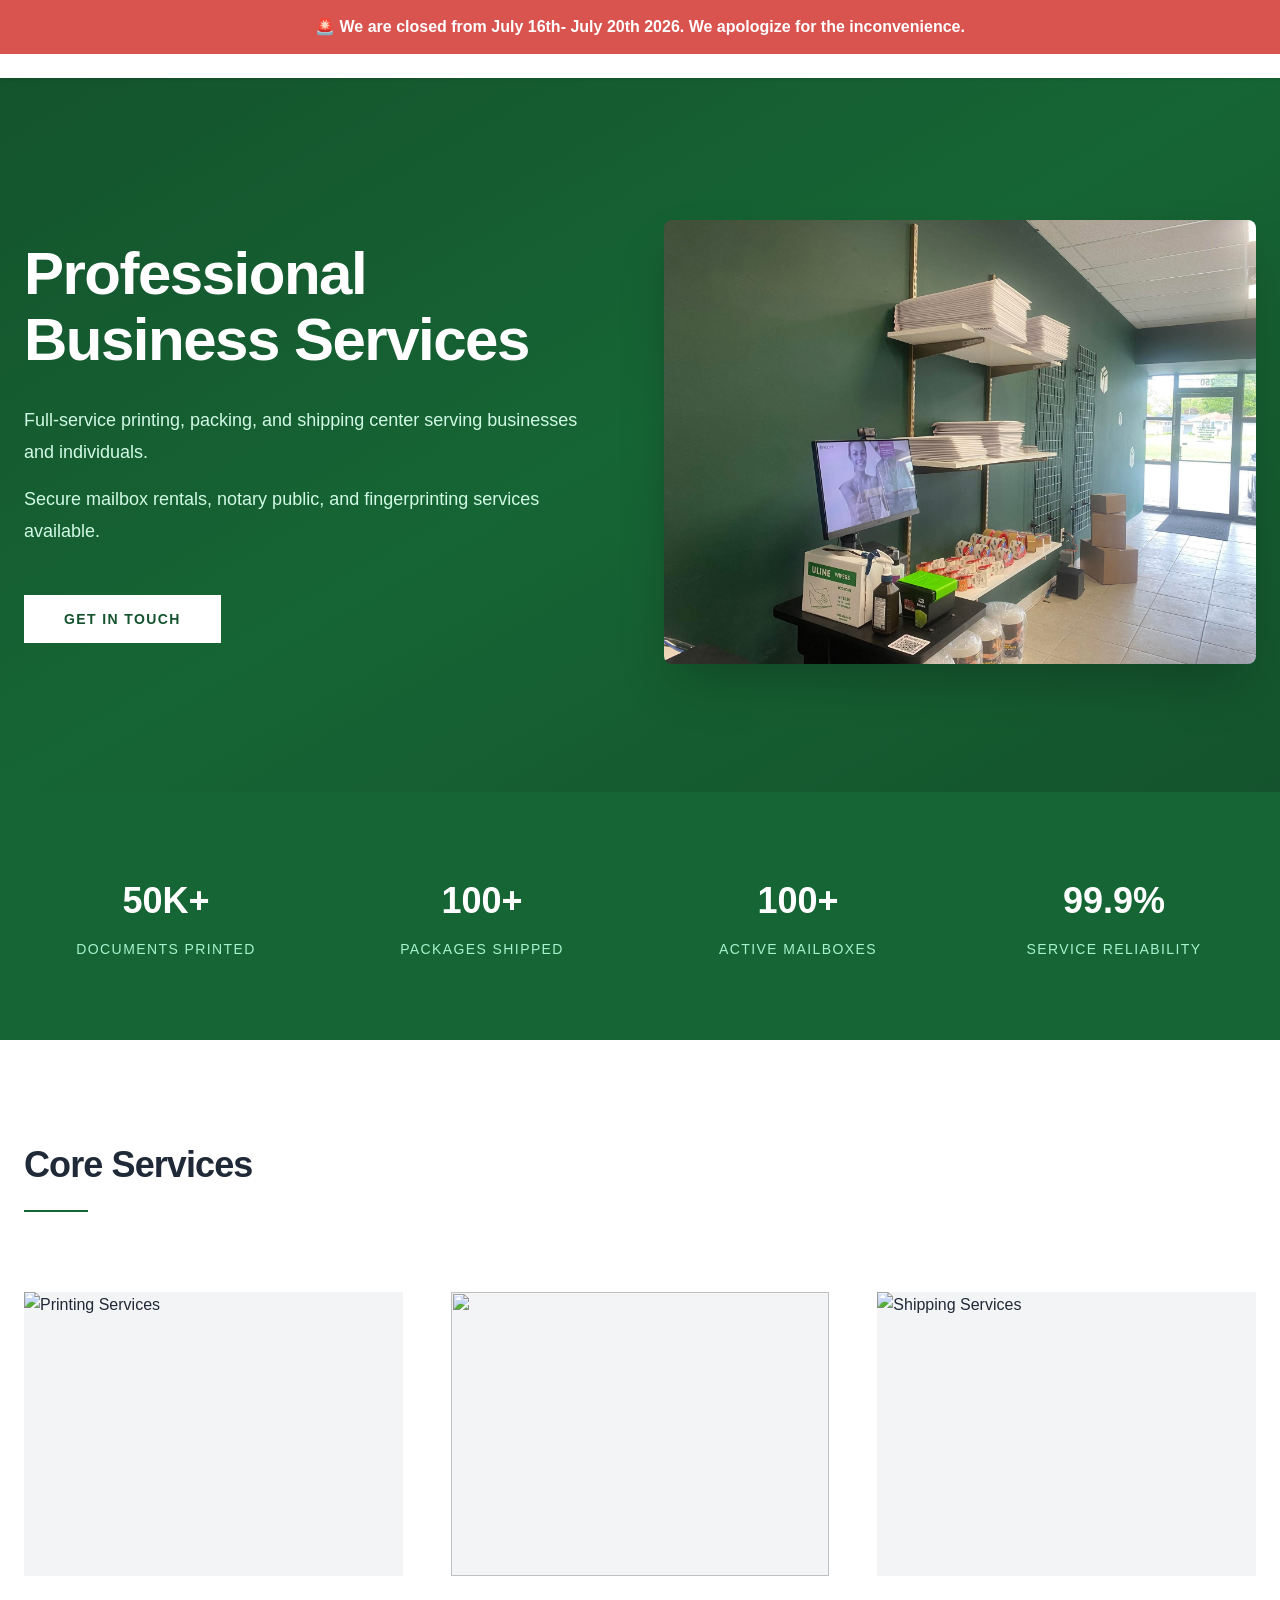
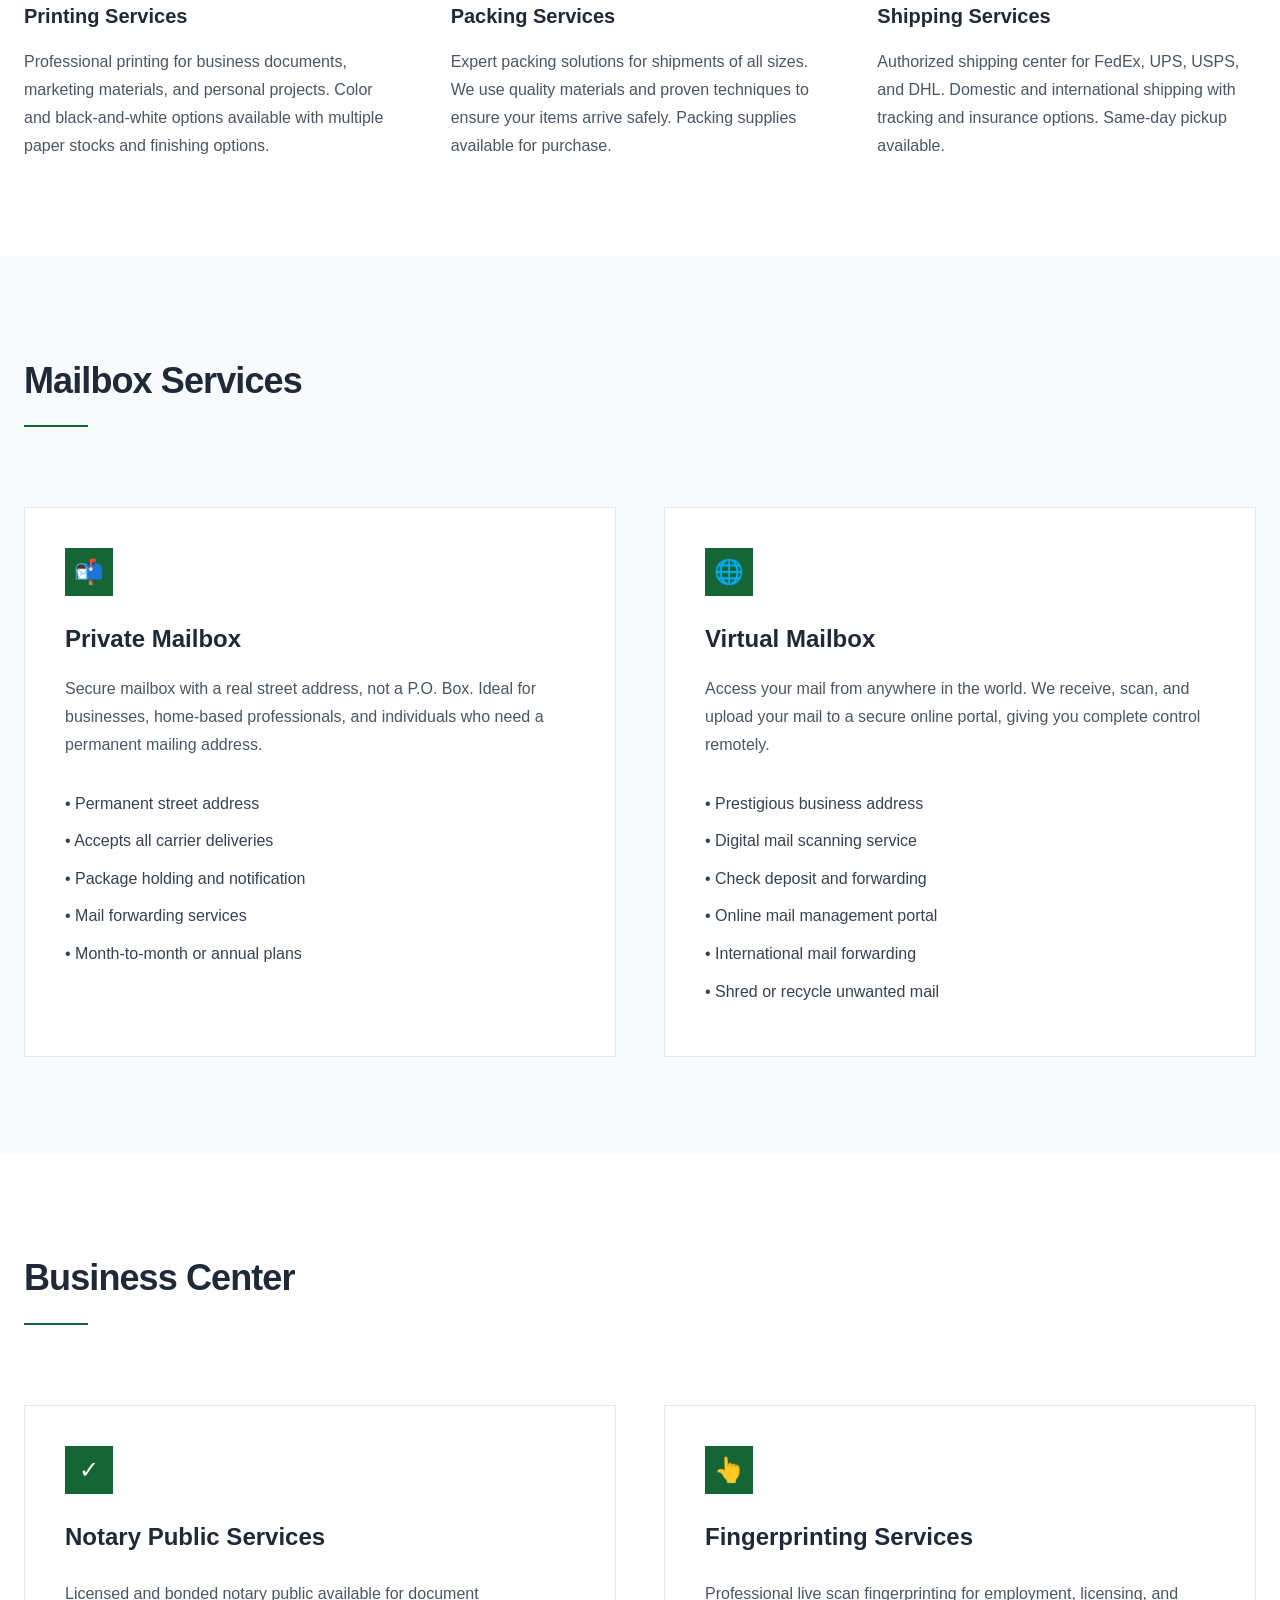
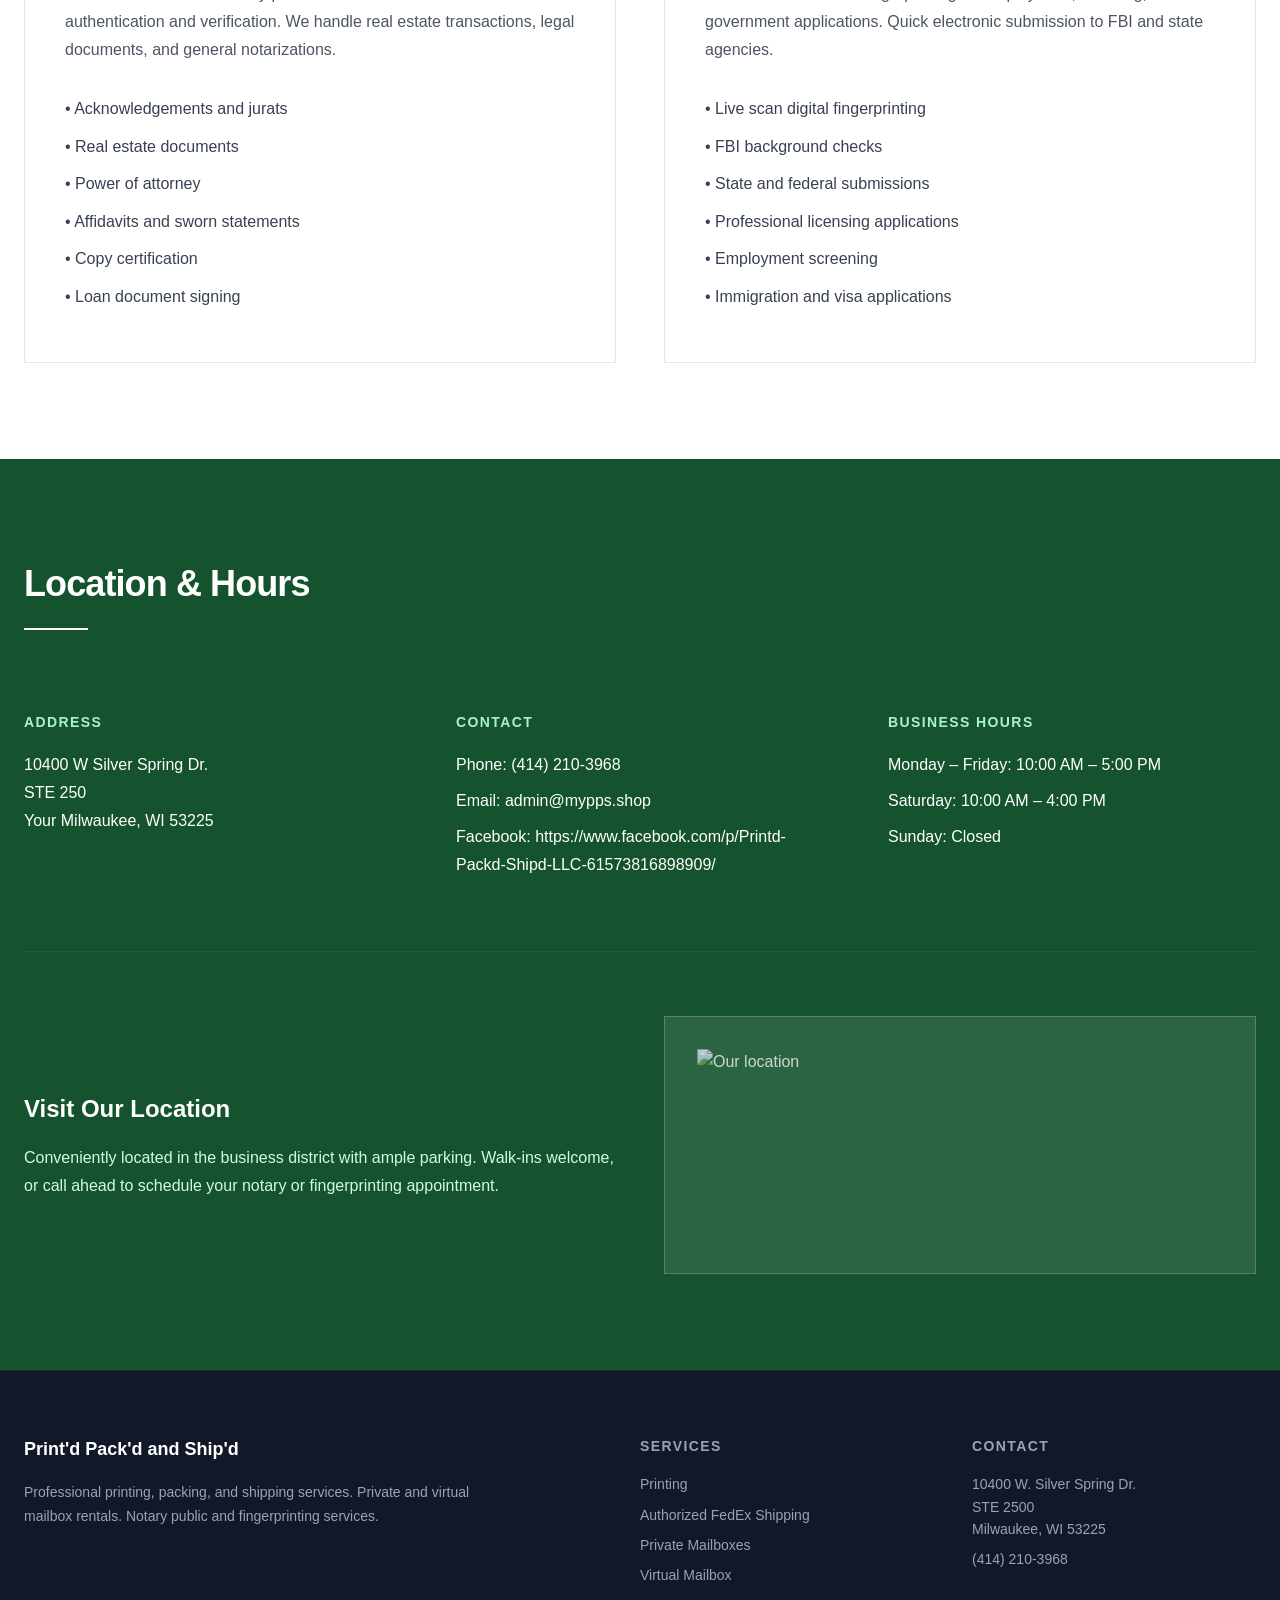
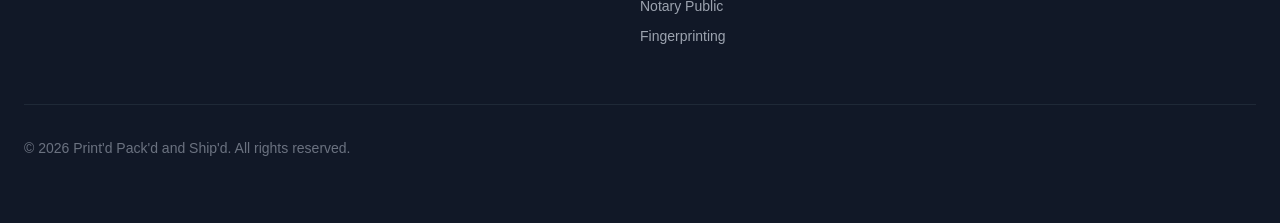
==== commit 5af6bb7a: "Update index.html" ====
--- a/index.html
+++ b/index.html
@@ -40,6 +40,29 @@
                 </div>
             </div>
         </div>
+
+        <style>
+  #emergency-banner {
+    background-color: #d9534f; /* strong red */
+    color: white;
+    text-align: center;
+    padding: 14px;
+    font-weight: bold;
+    font-family: Arial, sans-serif;
+    position: fixed;
+    top: 0;
+    width: 100%;
+    z-index: 9999;
+  }
+
+  body {
+    margin-top: 60px; /* keeps content from hiding under banner */
+  }
+</style>
+
+<div id="emergency-banner">
+  🚨 We are closed today due to an emergency. May 5th 2025 We apologize for the inconvenience.
+</div>
     </section>
     <div id="emergency-banner">
   🚨 We are closed from July 16th- July 20th 2026. We apologize for the inconvenience.
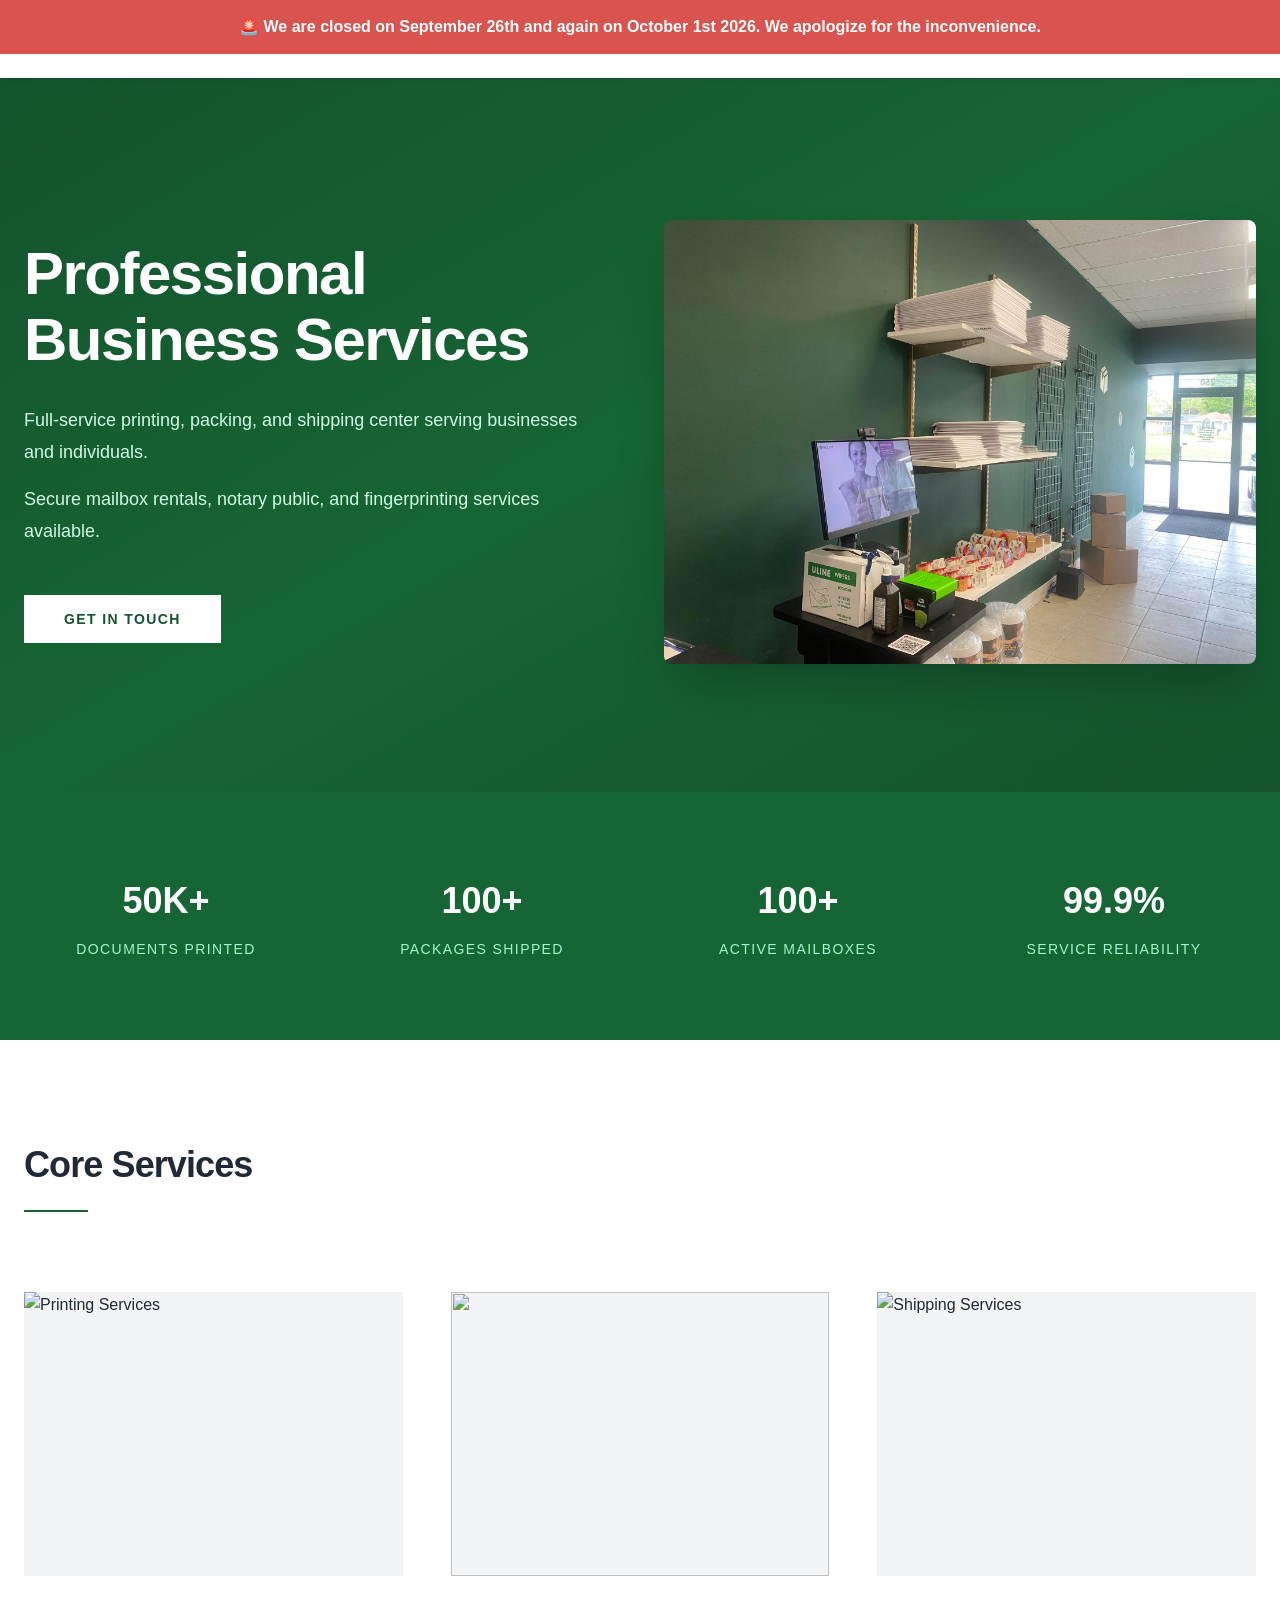
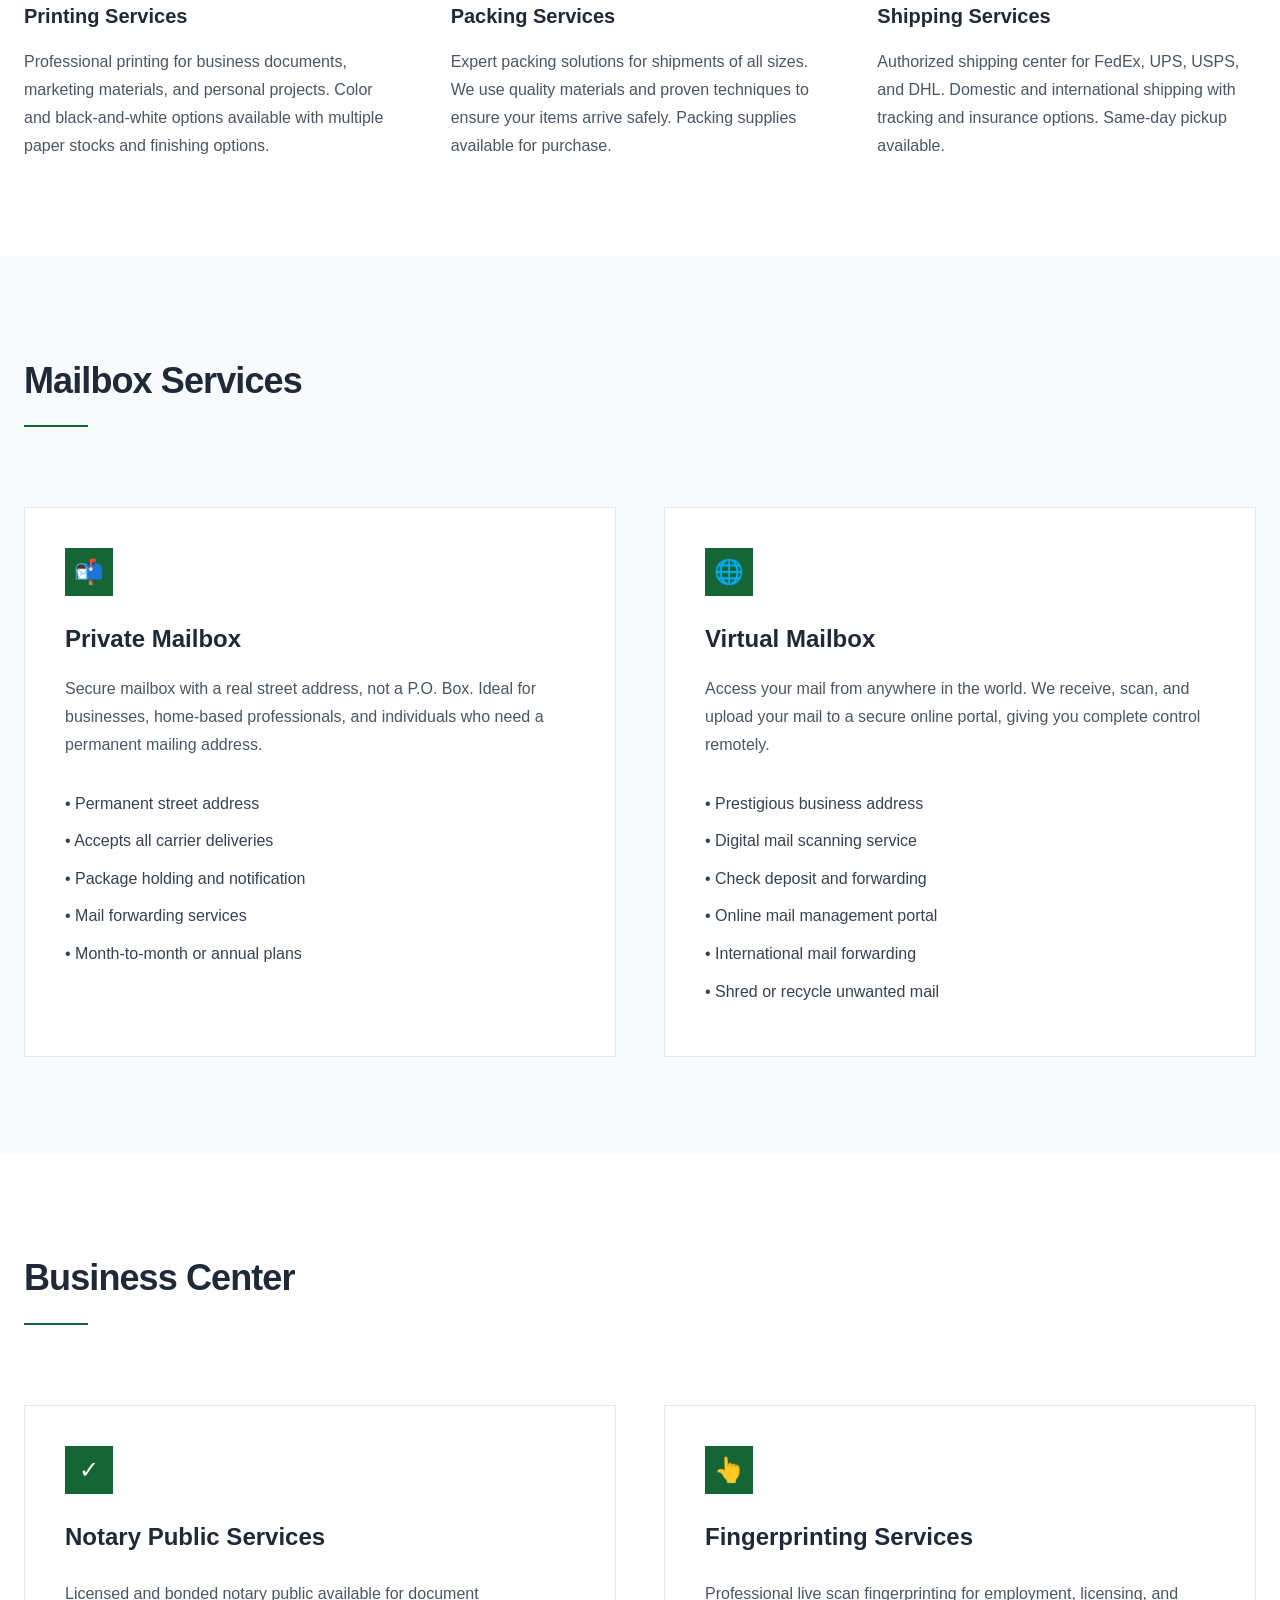
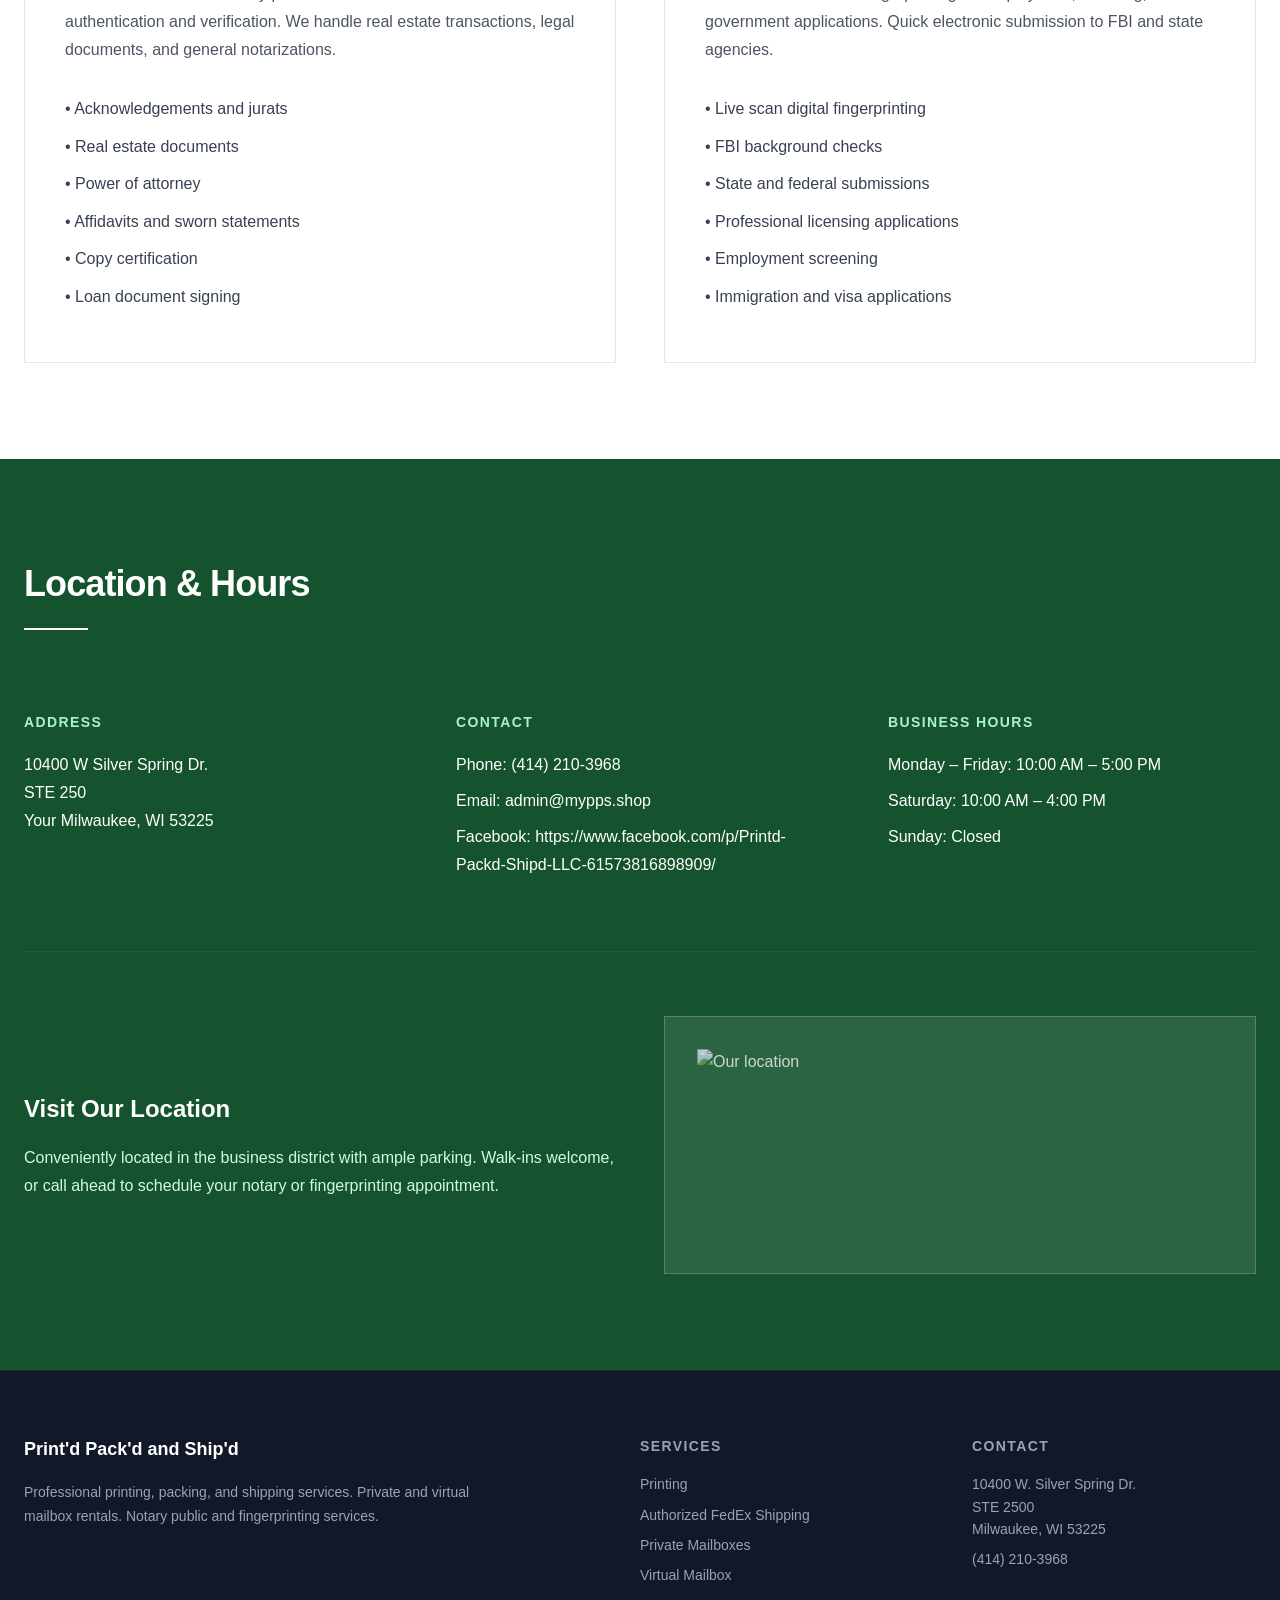
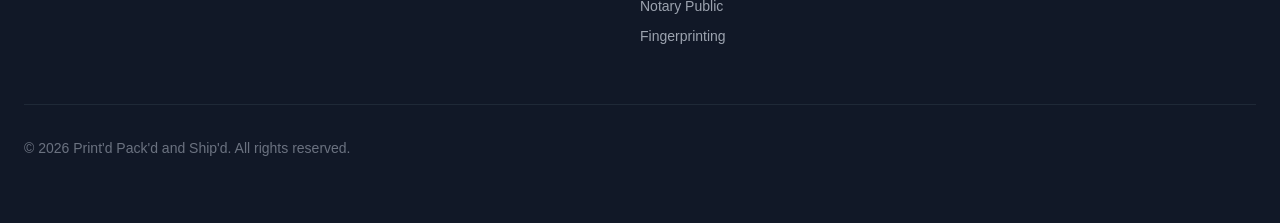
==== commit 7126f7b2: "Update index.html" ====
--- a/index.html
+++ b/index.html
@@ -60,12 +60,10 @@
   }
 </style>
 
-<div id="emergency-banner">
-  🚨 We are closed today due to an emergency. May 5th 2025 We apologize for the inconvenience.
-</div>
+
     </section>
     <div id="emergency-banner">
-  🚨 We are closed from July 16th- July 20th 2026. We apologize for the inconvenience.
+  🚨 We are closed on September 26th and again on October 1st 2026. We apologize for the inconvenience.
 </div>
 
     <section class="stats">
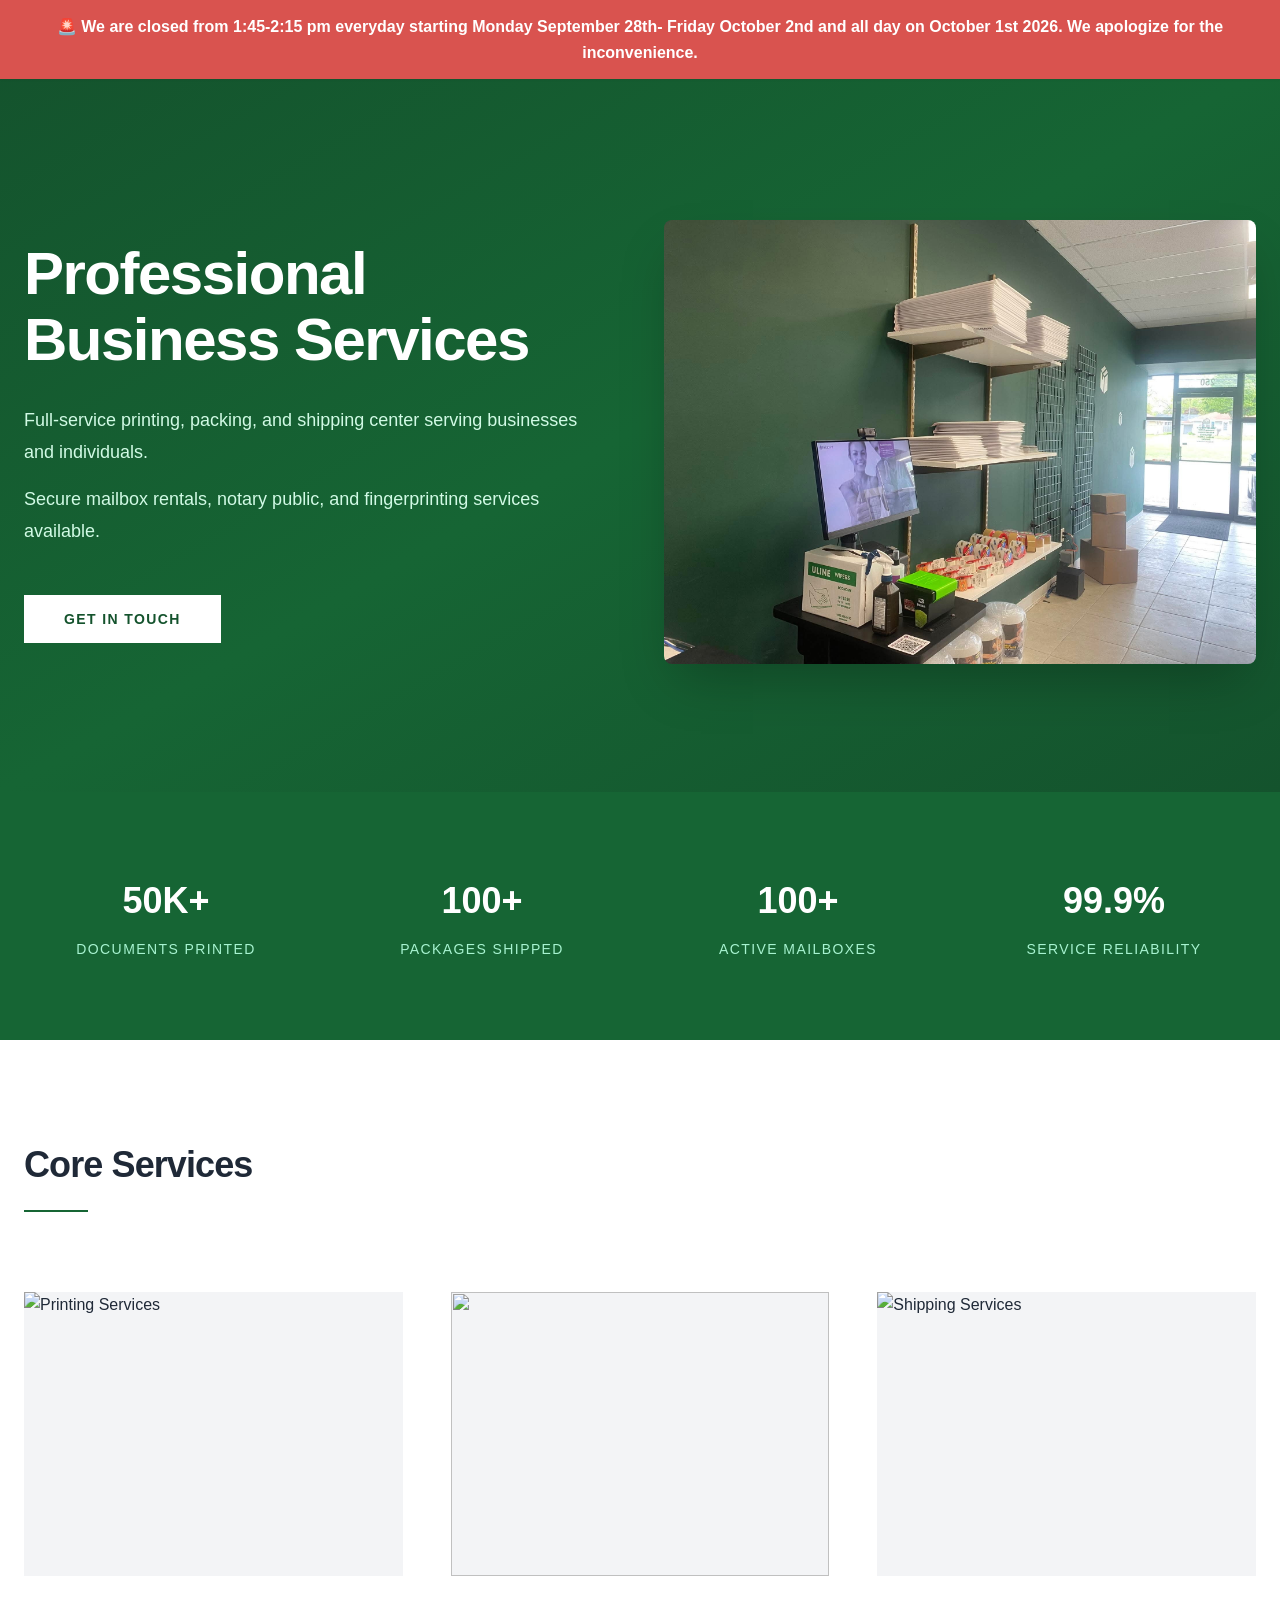
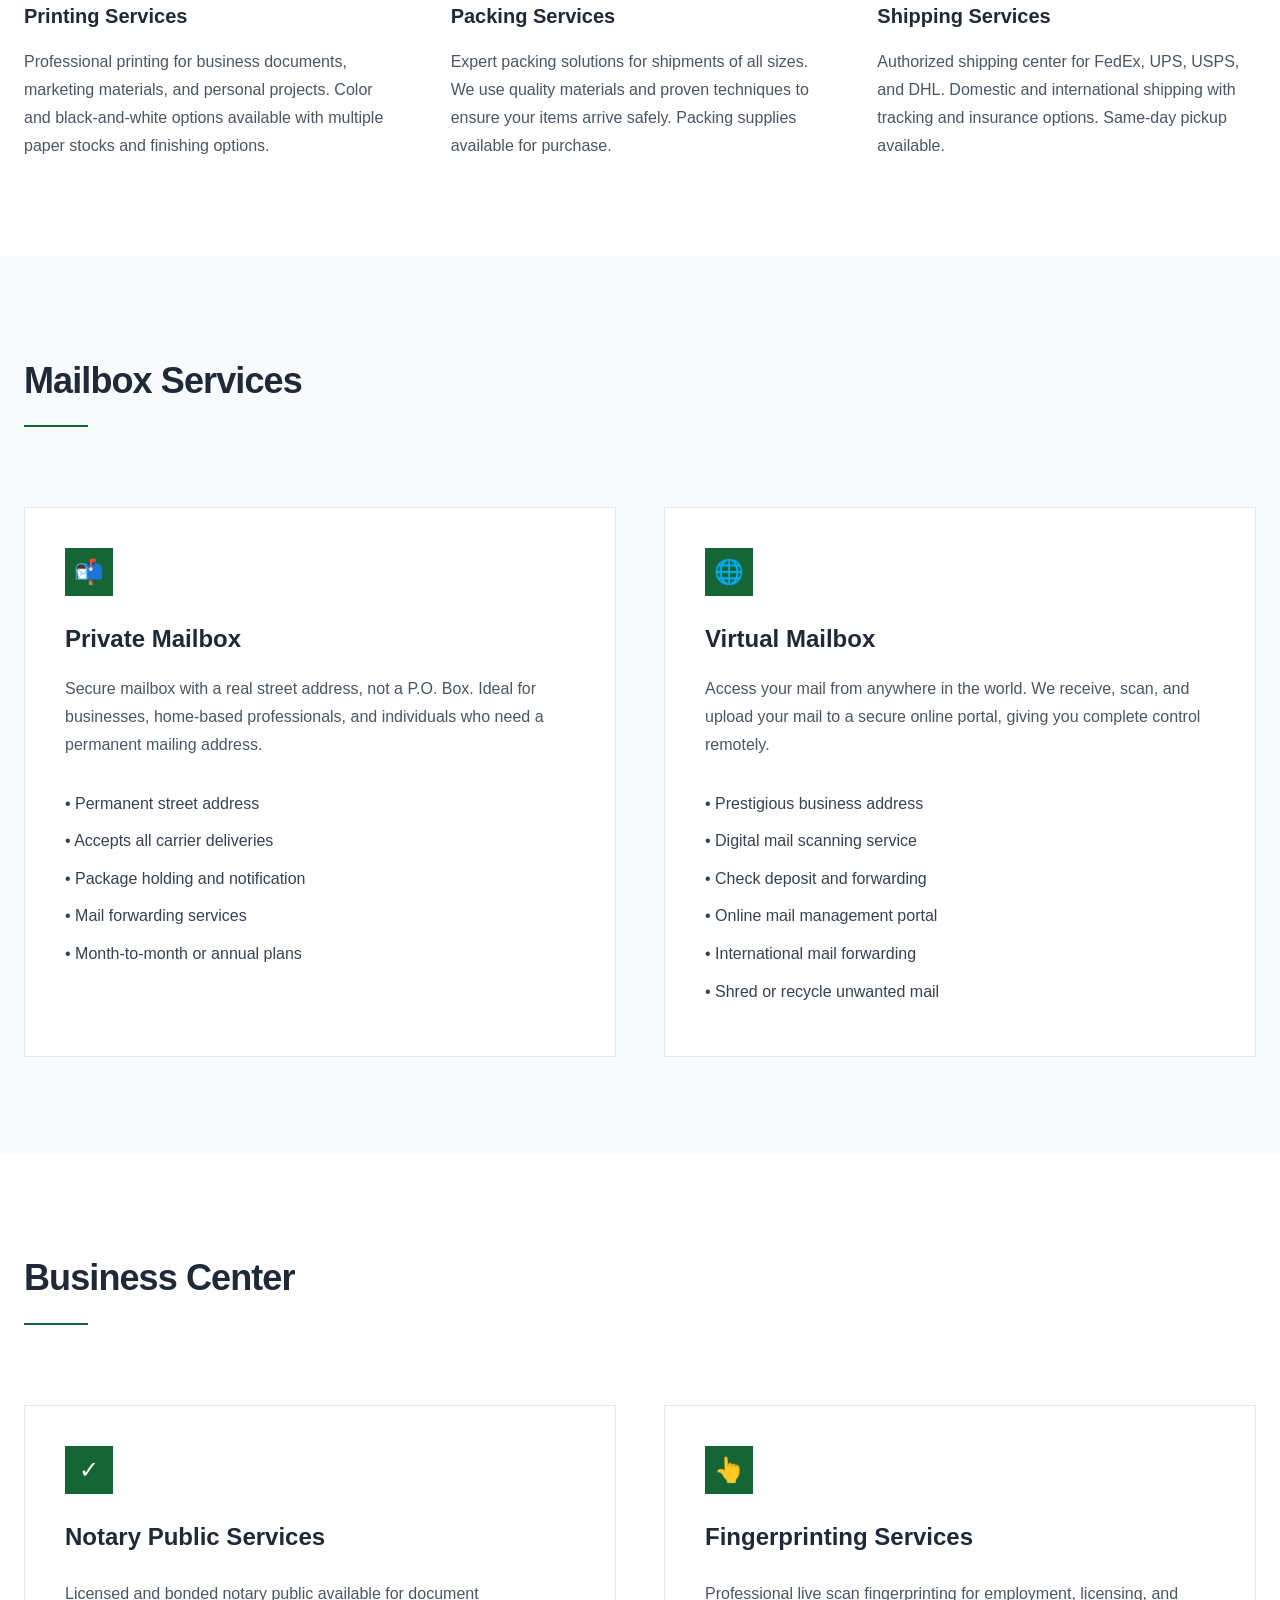
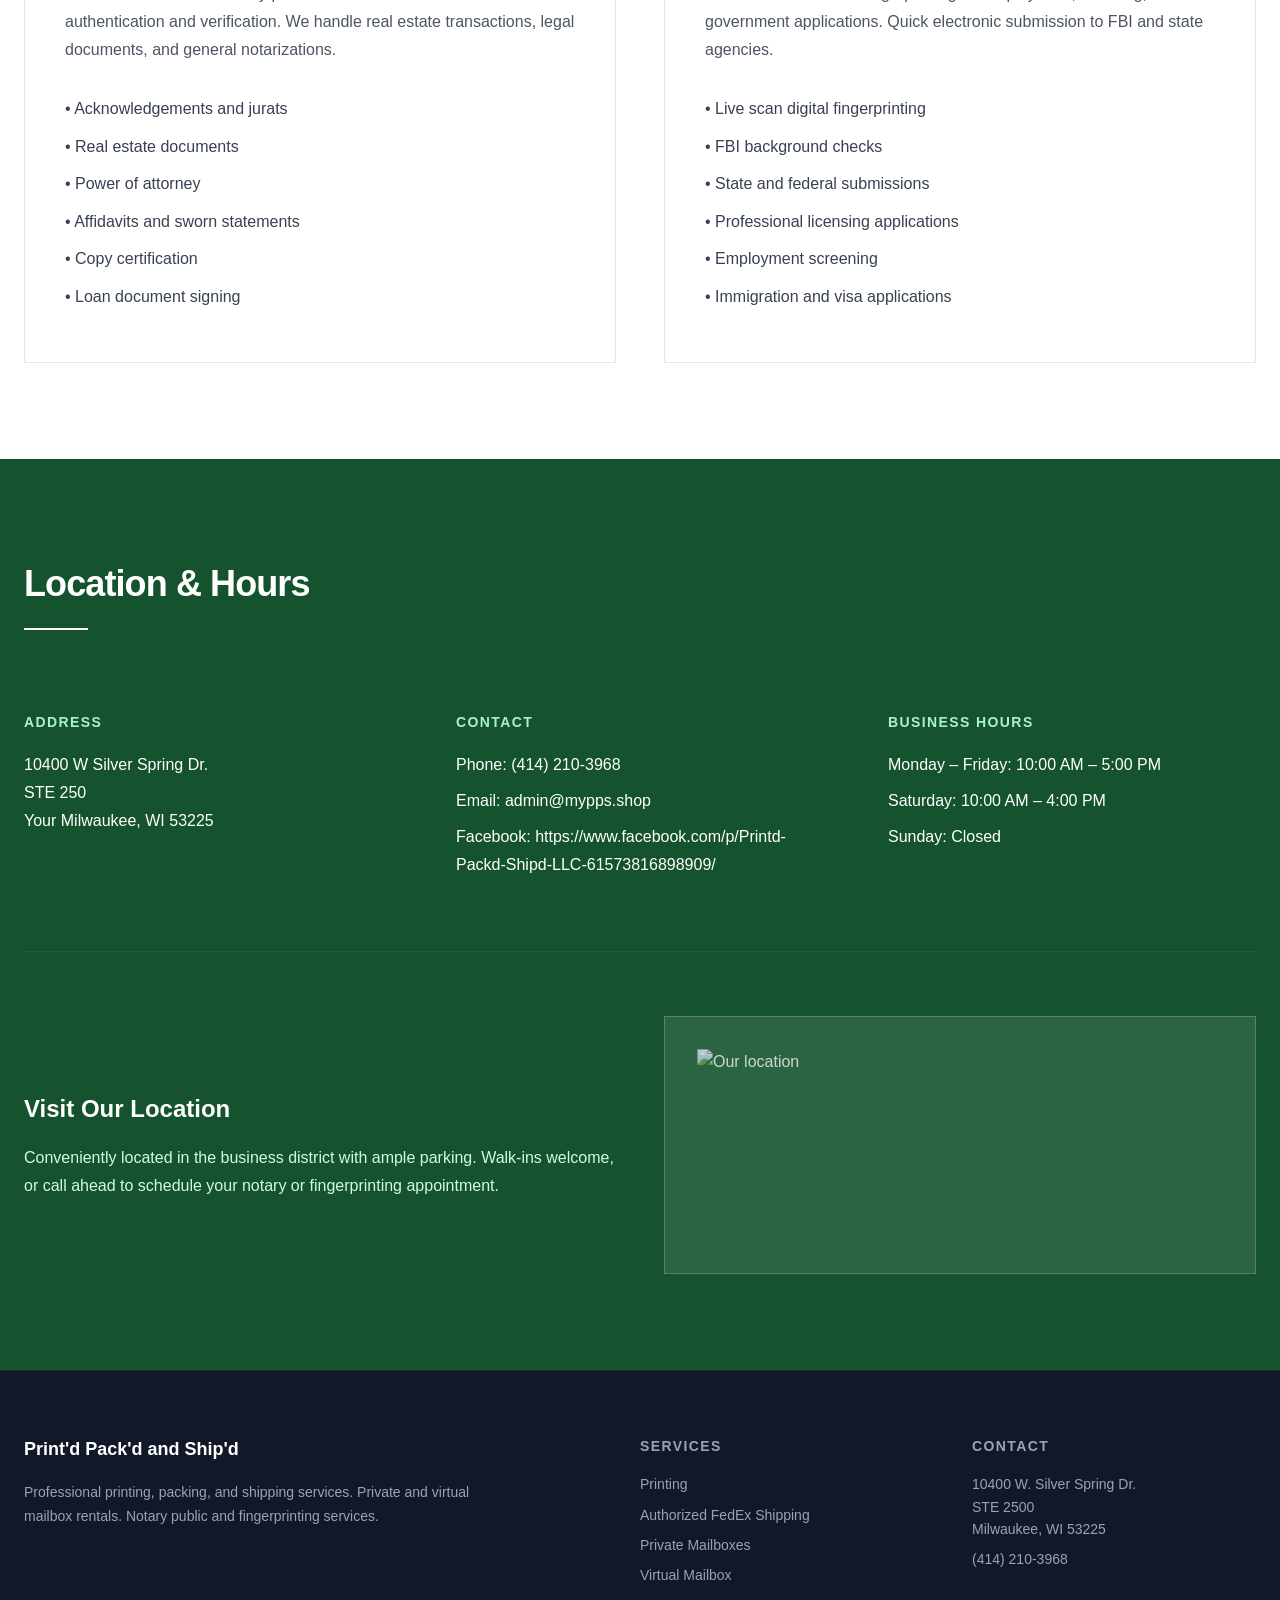
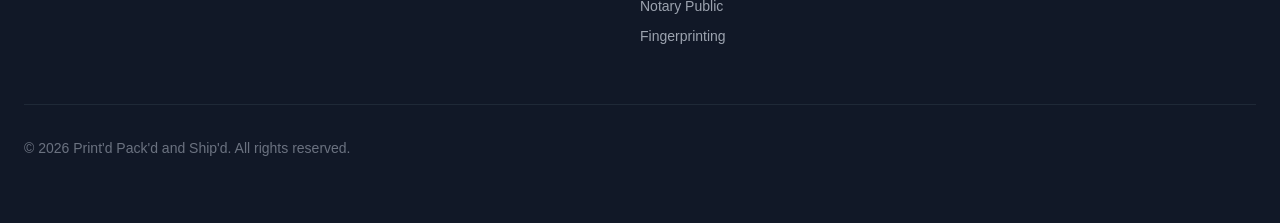
==== commit 41de706c: "Update index.html" ====
--- a/index.html
+++ b/index.html
@@ -63,7 +63,7 @@
 
     </section>
     <div id="emergency-banner">
-  🚨 We are closed on September 26th and again on October 1st 2026. We apologize for the inconvenience.
+  🚨 We are closed from 1:45-2:15 pm everyday starting Monday September 28th- Friday October 2nd and all day on October 1st 2026. We apologize for the inconvenience.
 </div>
 
     <section class="stats">
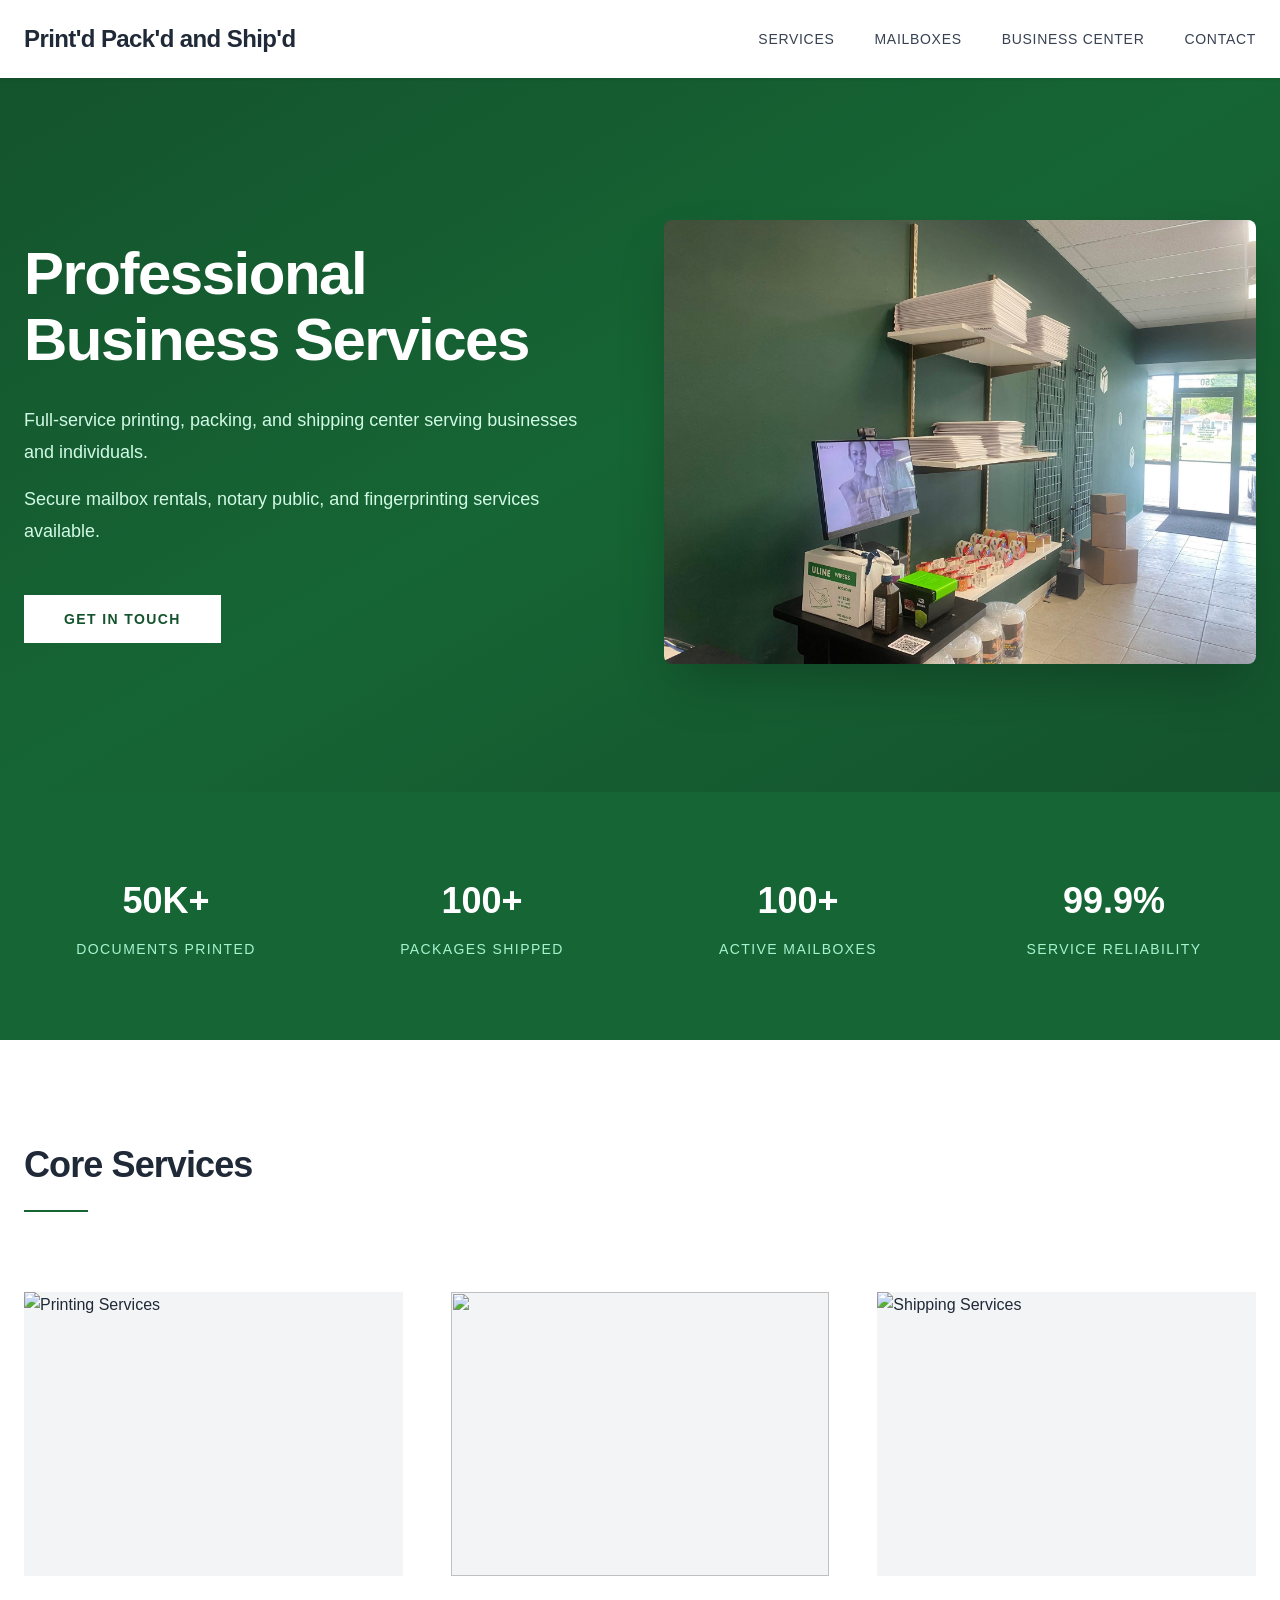
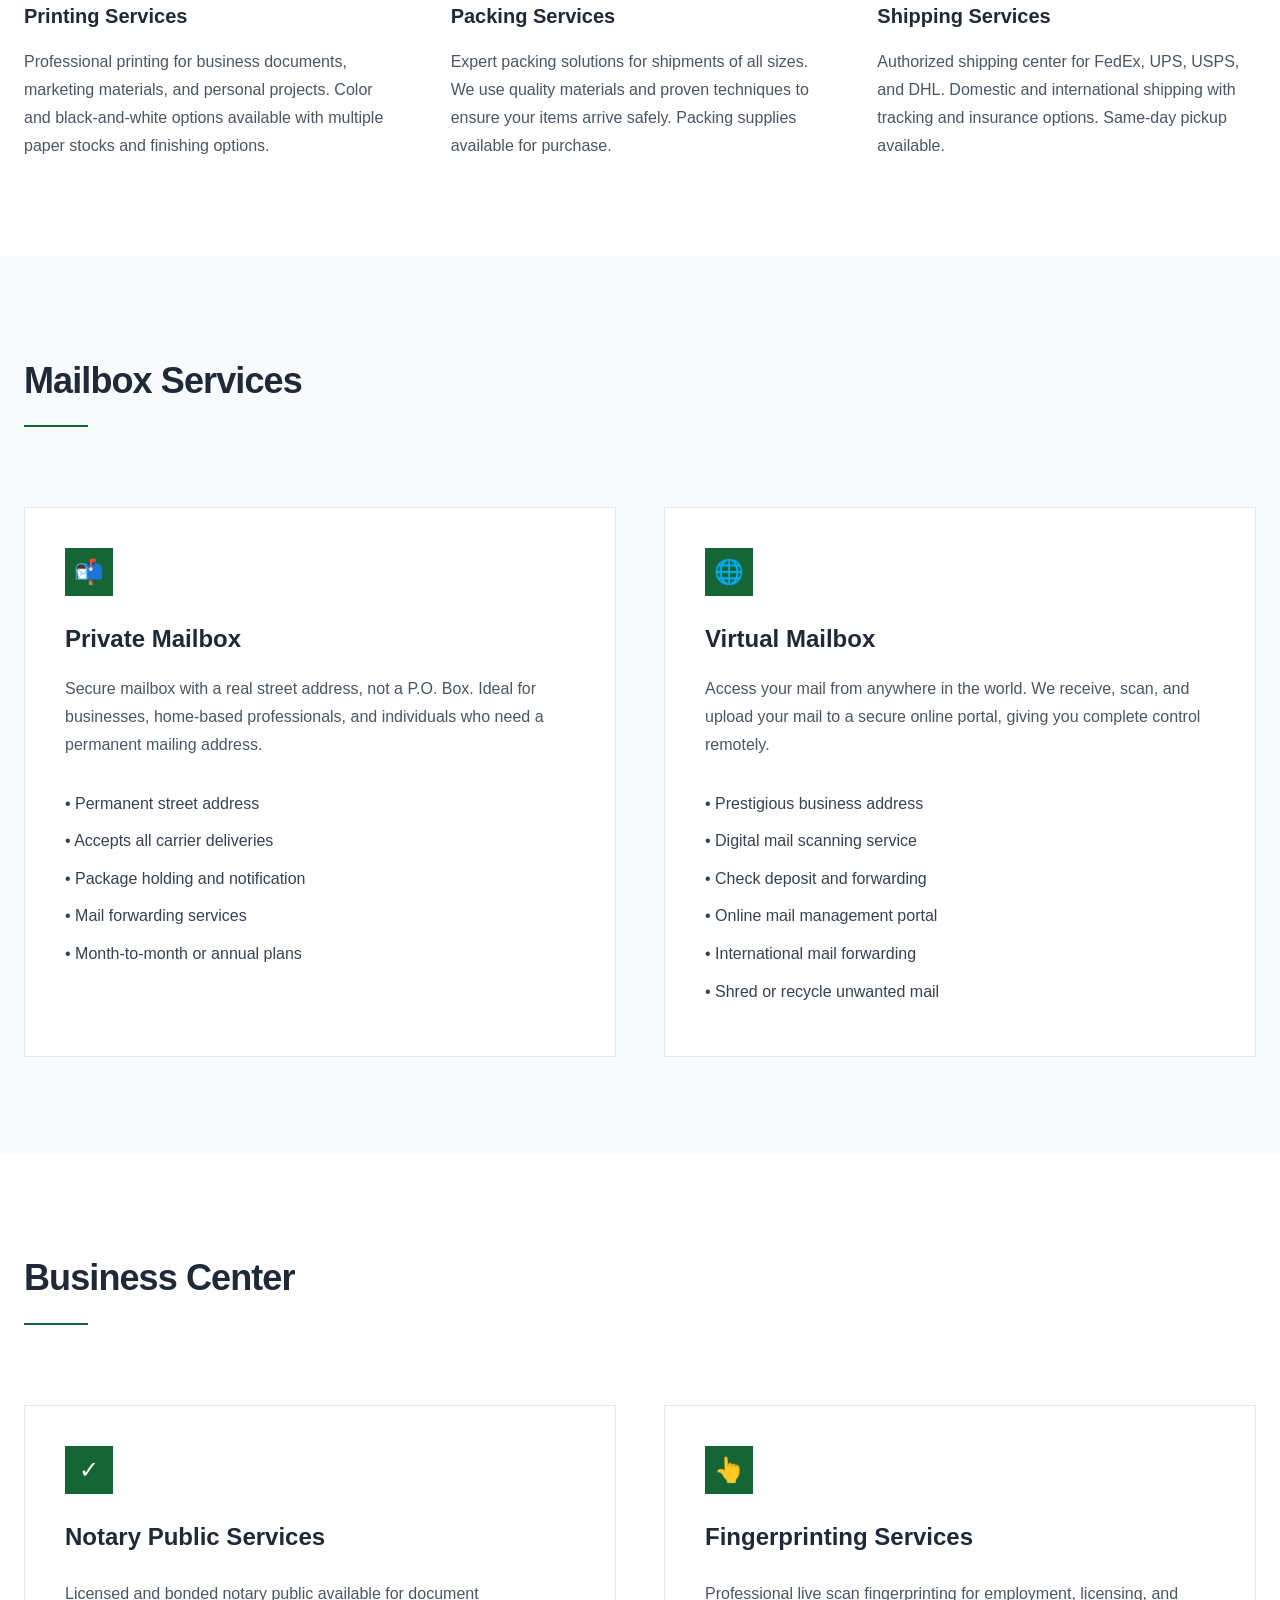
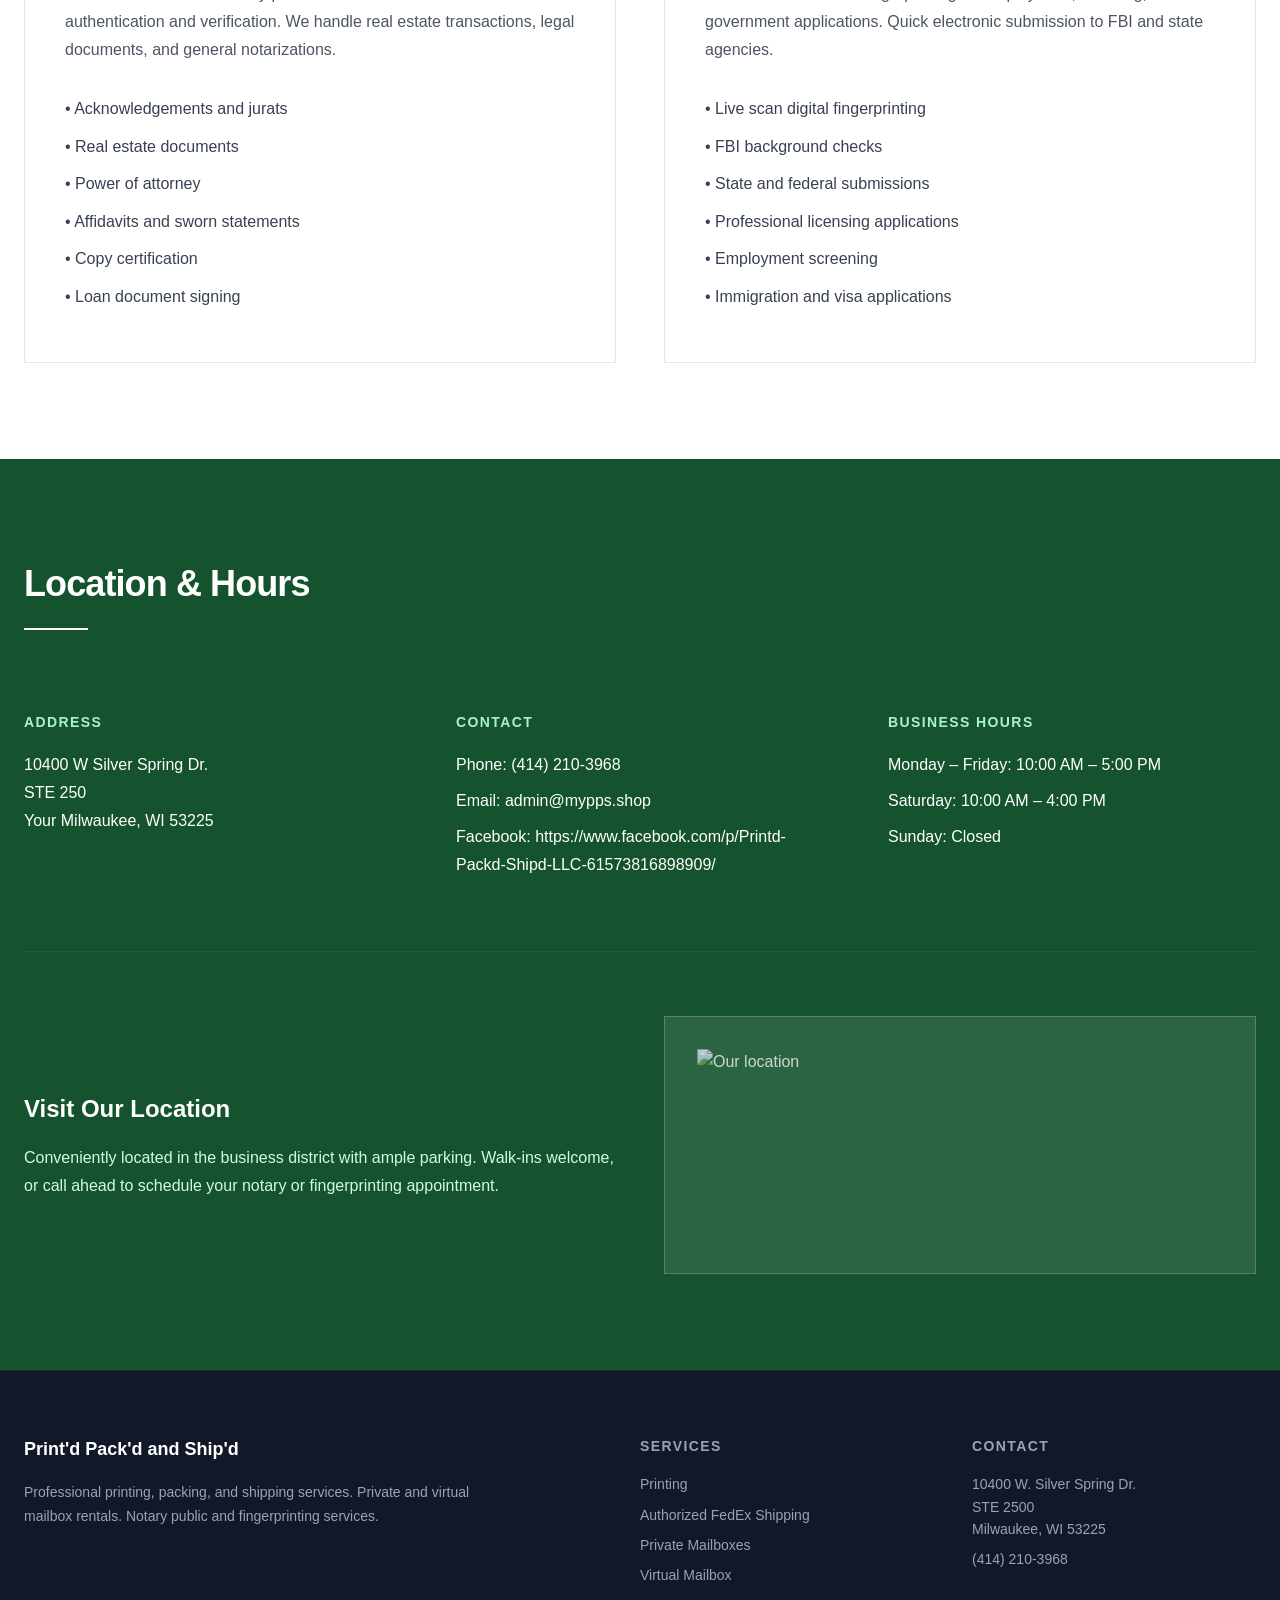
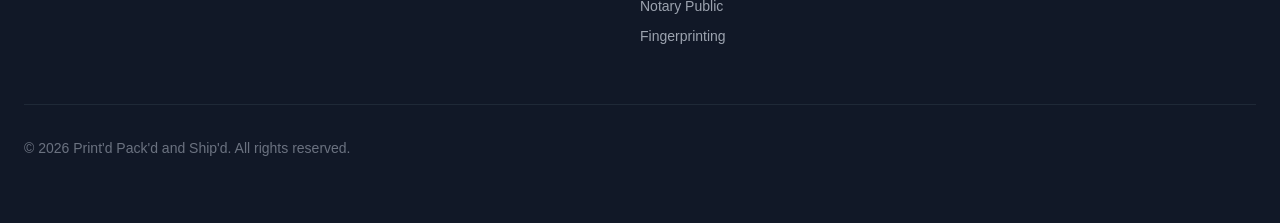
==== commit b62bffcf: "Update index.html" ====
--- a/index.html
+++ b/index.html
@@ -62,9 +62,9 @@
 
 
     </section>
-    <div id="emergency-banner">
+    <!-- <div id="emergency-banner">
   🚨 We are closed from 1:45-2:15 pm everyday starting Monday September 28th- Friday October 2nd and all day on October 1st 2026. We apologize for the inconvenience.
-</div>
+</div> -->
 
     <section class="stats">
         <div class="container">
